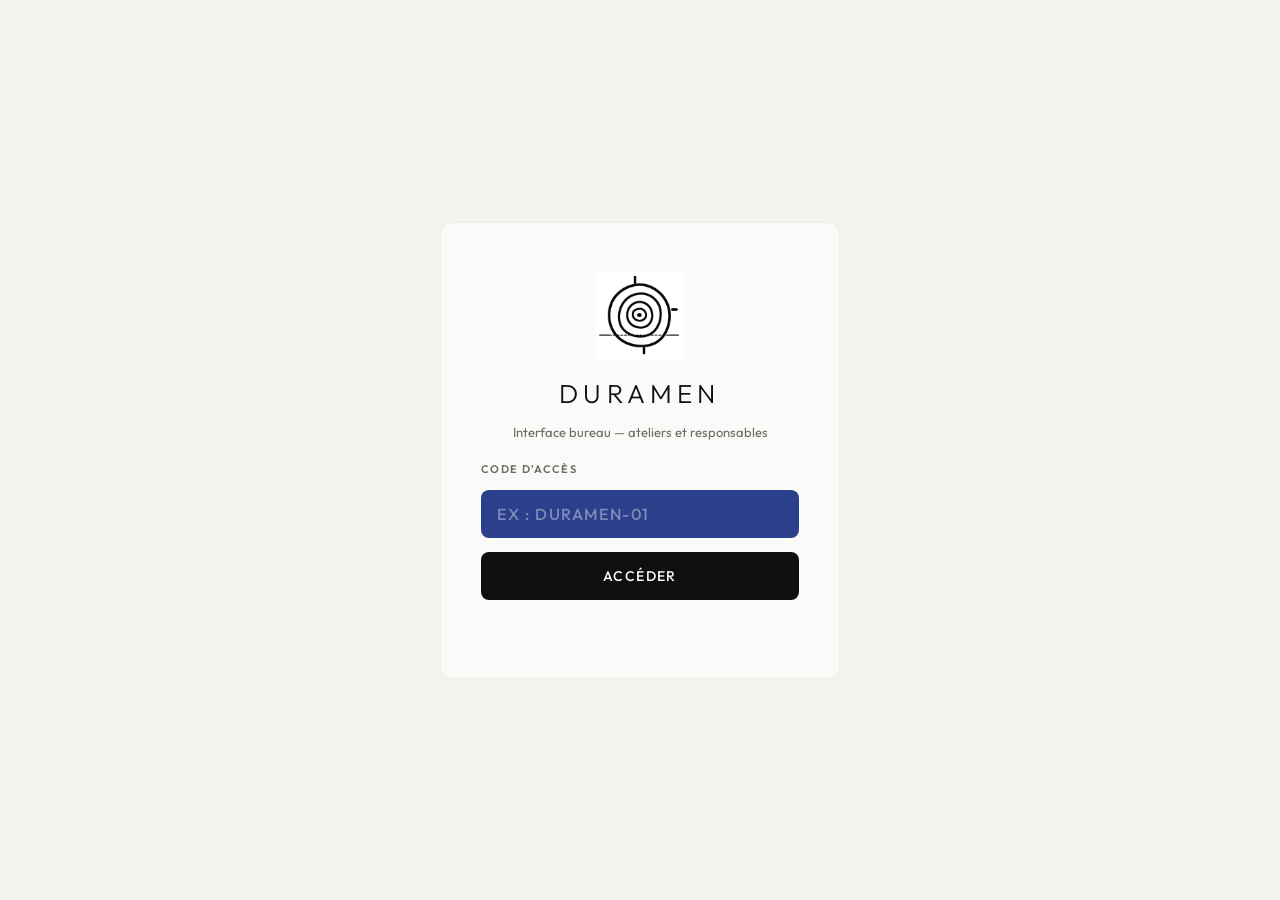
==== bureau/index.html @ b6cb0120 "feat(bureau): suivre le bois de la campagne de sciage à la pose des objets Onglets Grumes, Campagnes" ====
<!DOCTYPE html>
<html lang="fr">
<head>
<meta charset="UTF-8">
<meta name="viewport" content="width=device-width, initial-scale=1.0">
<title>DURAMEN Bureau — Tronc Commun</title>
<link href="https://fonts.googleapis.com/css2?family=Outfit:wght@200;300;400;500;600&display=swap" rel="stylesheet">
<link rel="stylesheet" href="../theme.css">
<link rel="stylesheet" href="ui.css">
</head>
<body>

<!-- ─── CONNEXION ─── -->
<div id="b-connexion">
  <div class="b-login-card">
    <div class="b-login-logo">
      <img src="../icon-512.png" alt="DURAMEN" class="b-login-logo-img">
    </div>
    <div class="b-login-title">DURAMEN</div>
    <div class="b-login-sub">Interface bureau — ateliers et responsables</div>
    <label class="b-login-label" for="b-login-code">CODE D'ACCÈS</label>
    <input class="b-login-input" type="text" id="b-login-code"
      placeholder="ex : DURAMEN-01"
      autocomplete="off" autocorrect="off" autocapitalize="characters" spellcheck="false"
      onkeydown="if(event.key==='Enter') bTentativeConnexion()">
    <button class="b-login-btn" onclick="bTentativeConnexion()">ACCÉDER</button>
    <div class="b-login-erreur" id="b-login-erreur"></div>
  </div>
</div>

<!-- ─── APPLICATION ─── -->
<div id="b-app" class="hidden">

  <!-- EN-TÊTE : les 4 étapes du bois, de la grume à l'objet posé -->
  <header class="b-header">
    <div class="b-stat-block">
      <div class="b-stat-lbl">GRUMES EN STOCK</div>
      <div class="b-stat-val b-stat-val-blue" id="b-stat-grumes">—</div>
      <div class="b-stat-sub" id="b-stat-grumes-sub">—</div>
    </div>
    <div class="b-stat-block">
      <div class="b-stat-lbl">CAMPAGNES DE SCIAGE</div>
      <div class="b-stat-val" id="b-stat-camp">—</div>
      <div class="b-stat-sub" id="b-stat-camp-sub">—</div>
    </div>
    <div class="b-stat-block">
      <div class="b-stat-lbl">PRODUITS BOIS</div>
      <div class="b-stat-val b-stat-val-blue" id="b-stat-produits">—</div>
      <div class="b-stat-sub" id="b-stat-produits-sub">—</div>
    </div>
    <div class="b-stat-block b-stat-last">
      <div class="b-stat-lbl">PROJETS</div>
      <div class="b-stat-val" id="b-stat-projets">—</div>
      <div class="b-stat-sub" id="b-stat-projets-sub">—</div>
    </div>
    <div class="b-header-actions">
      <div class="b-commune-badge" id="b-commune-badge">—</div>
      <button class="b-deconnexion-btn" onclick="bDeconnecter()">Déconnexion</button>
    </div>
  </header>

  <!-- ONGLETS (toujours visibles) -->
  <nav class="b-tabs">
    <button class="b-tab active" id="b-tab-grumes"    onclick="bSwitchTab('grumes')">1 · Grumes</button>
    <button class="b-tab"        id="b-tab-campagnes" onclick="bSwitchTab('campagnes')">2 · Campagnes de sciage</button>
    <button class="b-tab"        id="b-tab-produits"  onclick="bSwitchTab('produits')">3 · Produits bois</button>
    <button class="b-tab"        id="b-tab-projets"   onclick="bSwitchTab('projets')">4 · Projets</button>
    <button class="b-tab"        id="b-tab-metropole" onclick="bSwitchTab('metropole')">Métropole</button>
    <button class="b-tab"        id="b-tab-export"    onclick="bSwitchTab('export')">Export tableur</button>
    <button class="b-tab b-tab-feedback" id="b-tab-feedback" onclick="bSwitchTab('feedback')">Ticket retour</button>
  </nav>

  <!-- Bandeau : données non actualisées (pas de réseau) -->
  <div class="b-bandeau hidden" id="b-bandeau-reseau">
    Pas de réseau : les données affichées datent du dernier chargement. Les enregistrements se font avec réseau.
  </div>

  <!-- CONTENU -->
  <main class="b-main">

    <!-- ══ 1 · GRUMES ══ -->
    <div class="b-panel active" id="b-panel-grumes">
      <div class="b-panel-pad">
        <div class="b-barre-titre">
          <div class="b-section-lbl">RÉPARTITION DU STOCK DE GRUMES PAR ESSENCE</div>
        </div>
        <div class="b-commune-donut-section">
          <div class="b-donut-wrap b-commune-donut-wrap">
            <svg class="b-donut-svg" viewBox="0 0 200 200" id="b-grumes-donut-svg"></svg>
          </div>
          <div class="b-commune-donut-legende" id="b-grumes-donut-legende"></div>
        </div>

        <div class="b-barre-titre">
          <div class="b-section-lbl">GRUMES EN STOCK — LES PLUS URGENTES À DÉBITER D'ABORD</div>
          <button class="b-btn b-btn-ghost" onclick="bOuvrirSortieGrume()">Sortir une grume entière (exception)</button>
        </div>
        <div class="b-table-wrap">
          <table class="b-table">
            <thead>
              <tr><th>N° grume</th><th>Essence</th><th>Dimensions</th><th>Volume</th><th>Abattage</th><th>Provenance</th><th>Débit</th><th>État</th></tr>
            </thead>
            <tbody id="b-grumes-tbody"></tbody>
          </table>
        </div>
        <p class="b-note">La saisie des grumes et leur numérotation se font sur le terrain, dans la version mobile.</p>
      </div>
    </div>

    <!-- ══ 2 · CAMPAGNES DE SCIAGE ══ -->
    <div class="b-panel" id="b-panel-campagnes">
      <div class="b-panel-pad">
        <div class="b-barre-titre">
          <div class="b-section-lbl">CAMPAGNES EN PRÉPARATION</div>
          <button class="b-btn b-btn-primary" onclick="bOuvrirPreparation()">+ Préparer une campagne de sciage</button>
        </div>
        <div id="b-camp-ouvertes"></div>

        <div class="b-barre-titre b-mt">
          <div class="b-section-lbl">CAMPAGNES CLÔTURÉES</div>
        </div>
        <div class="b-table-wrap">
          <table class="b-table">
            <thead>
              <tr><th>Campagne</th><th>Sciée le</th><th>Grumes sciées</th><th>Pièces obtenues</th><th>Volume de grumes</th><th>Volume de produits</th></tr>
            </thead>
            <tbody id="b-camp-closes-tbody"></tbody>
          </table>
        </div>
      </div>
    </div>

    <!-- ══ 3 · PRODUITS BOIS ══ -->
    <div class="b-panel" id="b-panel-produits">
      <div class="b-panel-pad">
        <div class="b-barre-titre">
          <div class="b-section-lbl">PRODUITS BOIS EN STOCK</div>
          <button class="b-btn b-btn-primary" onclick="bOuvrirSortieProduits()">Sortir des produits pour un projet</button>
        </div>
        <div class="b-table-wrap">
          <table class="b-table">
            <thead>
              <tr><th>Essence</th><th>Produit</th><th>Grume d'origine</th><th>En stock</th><th>Volume</th><th>Scié le</th><th>Séchage</th></tr>
            </thead>
            <tbody id="b-produits-tbody"></tbody>
          </table>
        </div>
        <p class="b-note">Séchage à l'air : 1 cm par an et par face. C'est une information : un produit en séchage peut être sorti.</p>
      </div>
    </div>

    <!-- ══ 4 · PROJETS : sortie → réalisation → pose ══ -->
    <div class="b-panel" id="b-panel-projets">
      <div class="b-panel-pad">
        <div class="b-barre-titre">
          <div class="b-section-lbl">PROJETS — DU BOIS SORTI À L'OBJET POSÉ</div>
          <select class="b-select-sm" id="b-projets-filtre" onchange="bAfficherProjets()">
            <option value="">Toutes les étapes</option>
            <option value="sorti">À réaliser</option>
            <option value="realise">Réalisés, à poser</option>
            <option value="pose">Posés</option>
          </select>
        </div>
        <div id="b-projets-liste"></div>
      </div>
    </div>

    <!-- ══ MÉTROPOLE ══ -->
    <div class="b-panel" id="b-panel-metropole">
      <div class="b-metro-topbar">
        <span class="b-metro-lecture">Lecture seule — le bois disponible dans les communes de la métropole</span>
        <div class="b-metro-filtres">
          <select class="b-select-sm" id="b-metro-filtre-commune" onchange="bAfficherMetropole()">
            <option value="">Toutes communes</option>
          </select>
          <select class="b-select-sm" id="b-metro-filtre-essence" onchange="bAfficherMetropole()">
            <option value="">Toutes essences</option>
          </select>
        </div>
      </div>
      <div class="b-metro-layout">
        <div class="b-metro-gauche">
          <div class="b-section-lbl">GRUMES PAR COMMUNE</div>
          <div class="b-donut-section b-metro-donut-section">
            <div class="b-donut-wrap">
              <svg class="b-donut-svg" viewBox="0 0 200 200" id="b-donut-svg"></svg>
              <div class="b-donut-center" id="b-donut-center"></div>
            </div>
            <div class="b-donut-legende" id="b-donut-legende"></div>
          </div>
        </div>
        <div class="b-metro-droite">
          <div class="b-section-lbl">BOIS DISPONIBLE</div>
          <div class="b-table-wrap">
            <table class="b-table">
              <thead>
                <tr><th>Commune</th><th>Essence</th><th>Grumes</th><th>Volume de grumes</th><th>Pièces de produits</th><th>Volume de produits</th></tr>
              </thead>
              <tbody id="b-metro-tbody"></tbody>
            </table>
          </div>
        </div>
      </div>
    </div>

    <!-- ══ EXPORT TABLEUR ══ -->
    <div class="b-panel" id="b-panel-export">
      <div class="b-breadcrumb">Choisissez les données, puis exportez. Le fichier s'ouvre dans Excel ou LibreOffice.</div>
      <div class="b-export-filtres">
        <div class="b-filtre-card">
          <div class="b-filtre-card-titre">DONNÉES</div>
          <div class="b-field">
            <label class="b-field-lbl" for="b-exp-donnees">TABLEAU À EXPORTER</label>
            <select class="b-select-filtre" id="b-exp-donnees" onchange="bMajExport()">
              <option value="grumes_stock">Grumes en stock</option>
              <option value="grumes_toutes">Toutes les grumes saisies, avec leur état</option>
              <option value="campagnes">Campagnes de sciage : demandé et réalisé</option>
              <option value="produits">Produits bois en stock</option>
              <option value="projets">Projets : sorties, réalisation, pose</option>
            </select>
          </div>
          <div class="b-field">
            <label class="b-field-lbl" for="b-exp-source">PÉRIMÈTRE</label>
            <select class="b-select-filtre" id="b-exp-source" onchange="bMajExport()">
              <option value="commune">Ma commune</option>
              <option value="metropole">Métropole (toutes les communes)</option>
            </select>
          </div>
        </div>
        <div class="b-filtre-card">
          <div class="b-filtre-card-titre">FILTRES</div>
          <div class="b-field">
            <label class="b-field-lbl" for="b-exp-essence">ESSENCE</label>
            <select class="b-select-filtre" id="b-exp-essence" onchange="bMajExport()">
              <option value="">Toutes essences</option>
            </select>
          </div>
          <div class="b-field">
            <label class="b-field-lbl" for="b-exp-annee" id="b-exp-annee-lbl">ANNÉE</label>
            <select class="b-select-filtre" id="b-exp-annee" onchange="bMajExport()">
              <option value="">Toutes années</option>
            </select>
          </div>
        </div>
      </div>
      <div class="b-export-actions">
        <span class="b-export-compte" id="b-exp-compte">—</span>
        <button class="b-btn b-btn-primary" onclick="bExporter()">↓ Exporter vers le tableur</button>
      </div>
    </div>

    <!-- ══ TICKET RETOUR ══ -->
    <div class="b-panel" id="b-panel-feedback">
      <div class="b-feedback-titre">Ticket retour — phase de test</div>
      <div class="b-feedback-card">
        <div class="b-section-lbl">TYPE DE RETOUR</div>
        <div class="b-feedback-types">
          <button class="b-feedback-type-btn" onclick="bSelFeedbackType(this,'usage-design')">Usage / Design</button>
          <button class="b-feedback-type-btn" onclick="bSelFeedbackType(this,'amelioration')">Amélioration</button>
          <button class="b-feedback-type-btn" onclick="bSelFeedbackType(this,'bug')">Bug</button>
          <button class="b-feedback-type-btn" onclick="bSelFeedbackType(this,'message-libre')">Message libre</button>
        </div>
        <div class="b-section-lbl">VOTRE MESSAGE</div>
        <textarea class="b-feedback-textarea" id="b-feedback-message" placeholder="Décrivez votre retour en détail..."></textarea>
        <div class="b-feedback-actions">
          <button class="b-feedback-btn-envoyer" onclick="bEnvoyerTicket()">Envoyer le ticket</button>
          <button class="b-feedback-btn-effacer" onclick="bEffacerTicket()">Effacer</button>
        </div>
      </div>
    </div>

  </main>

  <!-- PIED DE PAGE FIXE -->
  <footer class="b-footer">
    <span id="b-footer-gauche">—</span>
    <span id="b-footer-droite">—</span>
  </footer>

</div><!-- fin b-app -->

<!-- Les fenêtres (campagne, clôture, sortie, suivi) sont construites par app.js -->
<div id="b-modales"></div>

<div id="b-toast" class="b-toast hidden"></div>
<div id="b-loading" class="b-loading hidden"><div class="b-loading-box">Chargement...</div></div>

<script src="../core.js"></script>
<script src="app.js"></script>
</body>
</html>
---- theme.css ----
/* ═══════════════════════════════════════
   DESIGN SYSTEM — Duramen / theme.css
   Tokens de design : couleurs, typographie, espacement
   Ce fichier est la seule source de vérité pour la palette et les polices.
═══════════════════════════════════════ */
:root {
  /* ─── Fonds ─── */
  --washi:        #FAFAF9;   /* fond principal */
  --neige:        #F2F2EE;   /* fond secondaire, stats */
  --brume:        #EEEEE9;   /* séparateurs, fond cards légères */

  /* ─── Textes ─── */
  --sumi:         #0F0F0E;   /* texte principal, header, CTA */
  --cendre:       #6b6b63;   /* labels, secondaire, placeholders */
  --pierre:       #CECEC8;   /* éléments inactifs, nav off, bordures légères */

  /* ─── Accent unique ─── */
  --indigo:       #2B3F8C;   /* onglet actif, champ focus, valeur calculée, badge commune, barre stock */
  --indigo-clair: #EEF0FA;   /* fond badge indigo */

  /* ─── Statuts ─── */
  --rouge:        #c0392b;
  --orange:       #d35400;
  --vert:         #788d5d;   /* validation, enregistrement */

  /* ─── Typographie ─── */
  --font-display:         'Outfit', sans-serif;
  --font-body:            'Outfit', sans-serif;
  --font-weight-thin:     300;
  --font-weight-light:    400;
  --font-weight-regular:  500;
  --font-weight-medium:   500;
  --font-weight-semibold: 600;

  /* ─── Bordures ─── */
  --border-thin:    1px solid var(--brume);
  --border-field:   1px solid var(--pierre);
  --border-active:  1px solid var(--indigo);
  --border-filled:  1px solid var(--sumi);

  /* ─── Rayons ─── */
  --border-radius-sm:    2px;
  --border-radius-md:    4px;
  --border-radius-bar:   3px;   /* barres de progression */
  --border-radius-btn:   10px;  /* boutons icône et toggles */
  --border-radius-inner: 8px;   /* cards internes, cadre valeur calculée */
  --border-radius-card:  12px;  /* cartes et boutons mobiles */
  --border-radius-pill:  20px;  /* badge commune, chips pilule */
  --border-radius-sheet: 14px;  /* arrondis top des bottom sheets */
  --border-radius-lg:    18px;  /* cadre téléphone uniquement */

  /* ─── Couleurs composées ─── */
  --indigo-border:  rgba(43, 63, 140, 0.2);    /* séparateur indigo léger */
  --indigo-sombre:  #1f2e6a;                    /* hover bouton indigo */
  --overlay-light:  rgba(15, 15, 14, 0.4);     /* fond overlay bottom sheets */
  --overlay:        rgba(15, 15, 14, 0.5);     /* fond overlay chargement */
  --overlay-dark:   rgba(15, 15, 14, 0.6);     /* fond overlay modales */
  --blanc-semi:     rgba(255, 255, 255, 0.65); /* labels sur fond sombre */
  --blanc-alpha:    rgba(255, 255, 255, 0.12); /* icône sur bouton sumi */
  --rouge-rgb:      192, 57, 43;               /* pour dégradés rouge semi-transparent */

  /* ─── Couleurs d'essences (pastilles) ─── */
  --ec-chene-rouge:  #8c3b2a;   /* brique sombre */
  --ec-chene-marais: #6e7a2f;   /* olive */
  --ec-cedre:        #5b7f86;   /* bleu-vert du cèdre */

  /* ─── Impression (feuille de débit) ─── */
  --print-encre:   #000000;     /* texte et bordures imprimés */
  --print-papier:  #FFFFFF;     /* fond papier */
}
---- bureau/ui.css ----
/* ═══════════════════════════════════════
   DURAMEN Bureau — ui.css
   Styles desktop. Préfixe b-. Tokens : ../theme.css
═══════════════════════════════════════ */

*, *::before, *::after { box-sizing: border-box; margin: 0; padding: 0; }

body {
  font-family: var(--font-body);
  background: var(--neige);
  color: var(--sumi);
  min-height: 100vh;
  display: flex;
  flex-direction: column;
}

.hidden { display: none !important; }

/* ── Connexion ─────────────────────────────────────────────────────────── */
#b-connexion {
  min-height: 100vh;
  display: flex;
  align-items: center;
  justify-content: center;
  background: var(--neige);
}

.b-login-card {
  background: var(--washi);
  border: var(--border-thin);
  border-radius: var(--border-radius-card);
  padding: 48px 40px;
  width: 400px;
  display: flex;
  flex-direction: column;
  align-items: center;
  gap: 14px;
}

.b-login-logo svg { width: 88px; height: 88px; color: var(--sumi); }
.b-login-logo-img { width: 88px; height: 88px; object-fit: contain; }

.b-login-title {
  font-size: 26px;
  font-weight: var(--font-weight-thin);
  letter-spacing: 0.2em;
  text-transform: uppercase;
}

.b-login-sub { font-size: 13px; color: var(--cendre); text-align: center; }

.b-login-label {
  align-self: flex-start;
  font-size: 11px;
  font-weight: var(--font-weight-semibold);
  letter-spacing: 0.12em;
  color: var(--cendre);
  margin-top: 8px;
}

.b-login-input {
  width: 100%;
  padding: 14px 16px;
  background: var(--indigo);
  color: var(--washi);
  border: none;
  border-radius: var(--border-radius-inner);
  font-family: var(--font-body);
  font-size: 16px;
  font-weight: var(--font-weight-medium);
  letter-spacing: 0.1em;
  text-transform: uppercase;
}
.b-login-input::placeholder { color: rgba(255,255,255,0.4); }
.b-login-input:focus { outline: none; }

.b-login-btn {
  width: 100%;
  padding: 15px;
  background: var(--sumi);
  color: var(--washi);
  border: none;
  border-radius: var(--border-radius-inner);
  font-family: var(--font-body);
  font-size: 14px;
  font-weight: var(--font-weight-medium);
  letter-spacing: 0.1em;
  cursor: pointer;
}
.b-login-btn:hover { opacity: 0.85; }

.b-login-erreur { font-size: 13px; color: var(--rouge); min-height: 16px; text-align: center; }

/* ── App shell ──────────────────────────────────────────────────────────── */
#b-app {
  display: flex;
  flex-direction: column;
  min-height: 100vh;
}

/* ── Header ─────────────────────────────────────────────────────────────── */
.b-header {
  background: var(--washi);
  border-bottom: var(--border-thin);
  display: flex;
  align-items: stretch;
  /* Pas sticky : les onglets prennent le relais */
}

.b-stat-block {
  flex: 1;
  padding: 14px 24px;
  border-right: var(--border-thin);
  display: flex;
  flex-direction: column;
  gap: 3px;
}
.b-stat-last { border-right: none; }

.b-stat-lbl {
  font-size: 10px;
  font-weight: var(--font-weight-semibold);
  letter-spacing: 0.1em;
  color: var(--cendre);
  text-transform: uppercase;
}

.b-stat-val {
  font-size: 28px;
  font-weight: var(--font-weight-thin);
  letter-spacing: -0.01em;
  line-height: 1;
  color: var(--sumi);
}
.b-stat-val-blue { color: var(--indigo); }

.b-stat-sub { font-size: 12px; color: var(--cendre); }

.b-deconnexion-btn {
  flex-shrink: 0;
  align-self: center;
  margin: 0 20px;
  background: none;
  border: 1px solid var(--pierre);
  border-radius: var(--border-radius-md);
  color: var(--cendre);
  font-family: var(--font-body);
  font-size: 12px;
  padding: 6px 14px;
  cursor: pointer;
  white-space: nowrap;
}
.b-deconnexion-btn:hover { border-color: var(--sumi); color: var(--sumi); }

/* ── Tabs (sticky — toujours visibles) ──────────────────────────────────── */
.b-tabs {
  display: flex;
  background: var(--indigo);
  border-bottom: none;
  position: sticky;
  top: 0;
  z-index: 99;
}

.b-tab {
  background: transparent;
  border: none;
  border-right: 1px solid rgba(255,255,255,0.15);
  font-family: var(--font-body);
  font-size: 13px;
  font-weight: var(--font-weight-medium);
  color: rgba(255,255,255,0.65);
  padding: 12px 22px;
  cursor: pointer;
  transition: all 0.12s;
  white-space: nowrap;
  opacity: 1;
}
.b-tab:hover { background: rgba(255,255,255,0.1); color: var(--washi); }
.b-tab.active {
  background: var(--washi);
  color: var(--indigo);
  font-weight: var(--font-weight-semibold);
  opacity: 1;
  border-bottom: none;
  box-shadow: none;
}

.b-tab-feedback {
  margin-left: auto;
  border-left: 1px solid rgba(255,255,255,0.15);
  border-right: none;
  background: transparent;
  color: #f0a565;
}
.b-tab-feedback:hover { background: rgba(255,255,255,0.1); }
.b-tab-feedback.active {
  background: var(--washi);
  color: var(--orange);
  font-weight: var(--font-weight-medium);
}

/* ── Main ────────────────────────────────────────────────────────────────── */
.b-main { flex: 1; overflow: auto; padding-bottom: 44px; }

.b-panel { display: none; }
.b-panel.active { display: block; }

/* ── Communs ─────────────────────────────────────────────────────────────── */
.b-section-lbl {
  font-size: 11px;
  font-weight: var(--font-weight-semibold);
  letter-spacing: 0.1em;
  color: var(--cendre);
  text-transform: uppercase;
  margin-bottom: 10px;
}

.b-table-wrap {
  border: var(--border-thin);
  border-radius: var(--border-radius-inner);
  overflow: hidden;
  background: var(--washi);
}

.b-table {
  width: 100%;
  border-collapse: collapse;
  font-size: 13px;
}
.b-table th {
  background: var(--neige);
  text-align: left;
  padding: 10px 14px;
  font-size: 11px;
  font-weight: var(--font-weight-semibold);
  letter-spacing: 0.06em;
  color: var(--cendre);
  border-bottom: var(--border-thin);
  white-space: nowrap;
}
.b-table td { padding: 10px 14px; border-bottom: var(--border-thin); vertical-align: middle; }
.b-table tbody tr:last-child td { border-bottom: none; }
.b-table tbody tr:nth-child(even) { background: var(--brume); }
.b-table tbody tr:nth-child(odd) { background: var(--washi); }
.b-table tbody tr:hover { background: var(--indigo-clair); }

.b-tr-total td {
  background: var(--neige);
  font-weight: var(--font-weight-medium);
  border-top: var(--border-thin);
}
.b-tr-moi td { background: var(--indigo-clair); }
.b-tr-moi td:first-child { border-left: 3px solid var(--indigo); }

.b-vol { color: var(--indigo); font-weight: var(--font-weight-medium); }
.b-essence-nom { font-weight: var(--font-weight-medium); }
.b-provenance { color: var(--cendre); }

.b-breadcrumb {
  display: flex;
  align-items: center;
  gap: 10px;
  padding: 8px 24px;
  background: var(--neige);
  border-bottom: var(--border-thin);
  font-size: 12px;
  color: var(--cendre);
}

.b-field { display: flex; flex-direction: column; gap: 6px; }

.b-field-lbl {
  font-size: 10px;
  font-weight: var(--font-weight-semibold);
  letter-spacing: 0.1em;
  color: var(--cendre);
}

/* ── Onglet MÉTROPOLE ────────────────────────────────────────────────────── */
.b-metro-topbar {
  display: flex;
  align-items: center;
  justify-content: space-between;
  padding: 10px 24px;
  background: var(--washi);
  border-bottom: var(--border-thin);
}

.b-metro-lecture { font-size: 13px; font-style: italic; color: var(--cendre); }

.b-metro-filtres { display: flex; gap: 10px; }

.b-select-sm {
  padding: 8px 30px 8px 12px;
  font-family: var(--font-body);
  font-size: 13px;
  font-weight: var(--font-weight-medium);
  background: var(--sumi);
  color: var(--washi);
  border: none;
  border-radius: var(--border-radius-inner);
  cursor: pointer;
  appearance: none;
  background-image: url("data:image/svg+xml,%3Csvg xmlns='http://www.w3.org/2000/svg' width='10' height='6' viewBox='0 0 10 6'%3E%3Cpath d='M1 1l4 4 4-4' stroke='%23fff' stroke-width='1.5' fill='none' stroke-linecap='round'/%3E%3C/svg%3E");
  background-repeat: no-repeat;
  background-position: right 10px center;
}
.b-select-sm:focus { outline: none; }

.b-metro-layout {
  display: grid;
  grid-template-columns: 280px 1fr;
  gap: 24px;
  padding: 24px;
  align-items: start;
}

/* Donut chart */
.b-donut-section { display: flex; align-items: center; gap: 36px; margin-top: 16px; }

.b-donut-wrap {
  position: relative;
  flex-shrink: 0;
  width: 200px;
  height: 200px;
}
.b-donut-svg { width: 200px; height: 200px; transform: rotate(-90deg); }
.b-donut-center {
  position: absolute;
  inset: 0;
  display: flex;
  flex-direction: column;
  align-items: center;
  justify-content: center;
  text-align: center;
}
.b-donut-center-val { font-size: 26px; font-weight: var(--font-weight-thin); color: var(--sumi); }
.b-donut-center-lbl { font-size: 11px; color: var(--cendre); }

.b-donut-legende { flex: 1; display: flex; flex-direction: column; gap: 10px; }
.b-donut-legende-item { display: flex; align-items: center; gap: 8px; font-size: 13px; }
.b-donut-legende-dot { width: 10px; height: 10px; border-radius: 50%; flex-shrink: 0; }
.b-donut-legende-pct { font-weight: var(--font-weight-semibold); color: var(--sumi); opacity: 0.6; font-size: 12px; }

.b-export-filtres {
  display: grid;
  grid-template-columns: 1fr 1fr;
  gap: 16px;
  padding: 24px;
  max-width: 720px;
  margin: 0 auto;
}

.b-filtre-card {
  background: var(--neige);
  border: var(--border-thin);
  border-radius: var(--border-radius-inner);
  padding: 20px;
  display: flex;
  flex-direction: column;
  gap: 16px;
}

.b-filtre-card-titre {
  font-size: 11px;
  font-weight: var(--font-weight-semibold);
  letter-spacing: 0.1em;
  color: var(--sumi);
}

.b-select-filtre {
  width: 100%;
  padding: 11px 36px 11px 14px;
  font-family: var(--font-body);
  font-size: 14px;
  background: var(--washi);
  color: var(--sumi);
  border: var(--border-thin);
  border-radius: var(--border-radius-inner);
  cursor: pointer;
  appearance: none;
  background-image: url("data:image/svg+xml,%3Csvg xmlns='http://www.w3.org/2000/svg' width='10' height='6' viewBox='0 0 10 6'%3E%3Cpath d='M1 1l4 4 4-4' stroke='%23666' stroke-width='1.5' fill='none' stroke-linecap='round'/%3E%3C/svg%3E");
  background-repeat: no-repeat;
  background-position: right 12px center;
}
.b-select-filtre:focus { outline: none; border-color: var(--indigo); }

/* ── Onglet TICKET RETOUR ────────────────────────────────────────────────── */
.b-feedback-titre {
  font-size: 18px;
  font-weight: var(--font-weight-medium);
  padding: 24px 24px 0;
  color: var(--sumi);
}

.b-feedback-card {
  margin: 20px 24px;
  max-width: 620px;
  background: var(--neige);
  border-radius: var(--border-radius-card);
  padding: 24px;
  display: flex;
  flex-direction: column;
  gap: 14px;
}

.b-feedback-types {
  display: grid;
  grid-template-columns: 1fr 1fr;
  gap: 10px;
}

.b-feedback-type-btn {
  background: var(--washi);
  border: 1px solid var(--pierre);
  border-radius: var(--border-radius-card);
  font-family: var(--font-body);
  font-size: 14px;
  color: var(--sumi);
  padding: 16px;
  cursor: pointer;
  transition: all 0.12s;
}
.b-feedback-type-btn:hover { border-color: var(--orange); }
.b-feedback-type-btn.active { border-color: var(--orange); color: var(--orange); font-weight: var(--font-weight-medium); }

.b-feedback-textarea {
  width: 100%;
  min-height: 160px;
  background: var(--sumi);
  color: var(--washi);
  border: none;
  border-radius: var(--border-radius-inner);
  font-family: var(--font-body);
  font-size: 14px;
  padding: 16px;
  resize: vertical;
}
.b-feedback-textarea::placeholder { color: var(--pierre); }
.b-feedback-textarea:focus { outline: none; }

.b-feedback-actions { display: flex; gap: 12px; }

.b-feedback-btn-envoyer {
  flex: 1;
  padding: 15px;
  background: var(--orange);
  color: var(--washi);
  border: none;
  border-radius: var(--border-radius-inner);
  font-family: var(--font-body);
  font-size: 14px;
  font-weight: var(--font-weight-medium);
  cursor: pointer;
}
.b-feedback-btn-envoyer:hover { opacity: 0.9; }

.b-feedback-btn-effacer {
  padding: 15px 24px;
  background: none;
  border: 1px solid var(--pierre);
  border-radius: var(--border-radius-inner);
  font-family: var(--font-body);
  font-size: 14px;
  color: var(--sumi);
  cursor: pointer;
}
.b-feedback-btn-effacer:hover { background: var(--brume); }

.b-grume-row {
  display: flex;
  align-items: center;
  gap: 14px;
  padding: 12px 22px;
  border-bottom: var(--border-thin);
  cursor: pointer;
  transition: background 0.1s;
}
.b-grume-row:hover { background: var(--neige); }
.b-grume-row:last-child { border-bottom: none; }

.b-grume-check {
  width: 18px;
  height: 18px;
  border: 1.5px solid var(--pierre);
  border-radius: 4px;
  flex-shrink: 0;
  display: flex;
  align-items: center;
  justify-content: center;
  transition: all 0.12s;
}
.b-grume-row.checked .b-grume-check {
  background: var(--indigo);
  border-color: var(--indigo);
}
.b-grume-row.checked .b-grume-check::after {
  content: '✓';
  color: var(--washi);
  font-size: 12px;
  font-weight: 700;
}

.b-grume-info {
  flex: 1;
  font-size: 13px;
  color: var(--sumi);
  line-height: 1.4;
}
.b-grume-info .b-grume-metrics {
  display: block;
  font-size: 11px;
  color: var(--cendre);
  font-weight: var(--font-weight-regular);
  margin-top: 1px;
}
.b-grume-vol {
  font-size: 13px;
  font-weight: var(--font-weight-semibold);
  color: var(--indigo);
  white-space: nowrap;
}

/* ── Donut commune ───────────────────────────────────────────────────────── */
.b-commune-donut-section {
  display: flex;
  align-items: flex-start;
  gap: 28px;
  margin-bottom: 24px;
}
.b-commune-donut-wrap {
  width: 220px;
  height: 220px;
}
.b-commune-donut-wrap .b-donut-svg {
  width: 220px;
  height: 220px;
  transform: none;
}
.b-commune-donut-legende {
  flex: 1;
  display: flex;
  flex-direction: column;
  gap: 8px;
  padding-top: 8px;
}
.b-commune-donut-item {
  display: flex;
  align-items: center;
  gap: 8px;
  font-size: 13px;
}
.b-commune-donut-dot {
  width: 10px;
  height: 10px;
  border-radius: 50%;
  flex-shrink: 0;
}
.b-donut-pct {
  color: var(--indigo);
  font-weight: var(--font-weight-semibold);
  font-size: 12px;
}

/* ── Donut métropole (colonne gauche, vertical) ──────────────────────────── */
.b-metro-donut-section {
  flex-direction: column;
  align-items: center;
  gap: 16px;
  margin-top: 16px;
}
.b-metro-donut-section .b-donut-legende {
  width: 100%;
}

.b-modal-fermer {
  background: none;
  border: none;
  cursor: pointer;
  font-size: 18px;
  color: var(--cendre);
  padding: 4px 6px;
  line-height: 1;
}
.b-modal-fermer:hover { color: var(--sumi); }

/* ── Footer fixe ─────────────────────────────────────────────────────────── */
.b-footer {
  position: fixed;
  bottom: 0;
  left: 0;
  right: 0;
  display: flex;
  justify-content: space-between;
  align-items: center;
  padding: 8px 24px;
  background: var(--neige);
  border-top: var(--border-thin);
  font-size: 12px;
  color: var(--cendre);
  z-index: 50;
}

/* ── Toast & Loading ─────────────────────────────────────────────────────── */
.b-toast {
  position: fixed;
  bottom: 60px;
  left: 50%;
  transform: translateX(-50%);
  background: var(--sumi);
  color: var(--washi);
  padding: 12px 22px;
  border-radius: var(--border-radius-pill);
  font-size: 13px;
  z-index: 999;
  max-width: min(720px, 90vw);
  text-align: center;
  line-height: 1.4;
}
.b-toast-erreur { background: var(--rouge); }

.b-loading {
  position: fixed;
  inset: 0;
  background: var(--overlay);
  display: flex;
  align-items: center;
  justify-content: center;
  z-index: 1000;
}
.b-loading-box {
  background: var(--washi);
  padding: 18px 32px;
  border-radius: var(--border-radius-inner);
  font-size: 14px;
}

.b-donut-vide { font-size: 13px; color: var(--cendre); }

/* ═══════════════════════════════════════
   Version bureau du 13 nov. 2026 :
   grumes → campagnes de sciage → produits bois → projets
═══════════════════════════════════════ */

/* Dégradé d'indigo des graphiques (parts et légendes) */
:root {
  --b-teinte-0: #1a2f6a; --b-teinte-1: #2B3F8C; --b-teinte-2: #3d55a8; --b-teinte-3: #5570c0;
  --b-teinte-4: #7088d4; --b-teinte-5: #8da0e0; --b-teinte-6: #aab8ec; --b-teinte-7: #c4d0f4;
}
.b-teinte-0 { fill: var(--b-teinte-0); background: var(--b-teinte-0); }
.b-teinte-1 { fill: var(--b-teinte-1); background: var(--b-teinte-1); }
.b-teinte-2 { fill: var(--b-teinte-2); background: var(--b-teinte-2); }
.b-teinte-3 { fill: var(--b-teinte-3); background: var(--b-teinte-3); }
.b-teinte-4 { fill: var(--b-teinte-4); background: var(--b-teinte-4); }
.b-teinte-5 { fill: var(--b-teinte-5); background: var(--b-teinte-5); }
.b-teinte-6 { fill: var(--b-teinte-6); background: var(--b-teinte-6); }
.b-teinte-7 { fill: var(--b-teinte-7); background: var(--b-teinte-7); }
.b-anneau { fill: none; stroke-width: 24; }
.b-anneau-fond { stroke: var(--brume); }
.b-trait-0 { stroke: var(--b-teinte-0); } .b-trait-1 { stroke: var(--b-teinte-1); }
.b-trait-2 { stroke: var(--b-teinte-2); } .b-trait-3 { stroke: var(--b-teinte-3); }
.b-trait-4 { stroke: var(--b-teinte-4); } .b-trait-5 { stroke: var(--b-teinte-5); }
.b-trait-6 { stroke: var(--b-teinte-6); } .b-trait-7 { stroke: var(--b-teinte-7); }
.b-donut-txt {
  fill: var(--washi);
  font-family: var(--font-body);
  font-size: 11px;
  font-weight: var(--font-weight-semibold);
  text-anchor: middle;
  dominant-baseline: middle;
}

/* ── En-tête : commune et déconnexion ───────────────────────────────────── */
.b-header-actions {
  display: flex;
  flex-direction: column;
  align-items: flex-end;
  justify-content: center;
  gap: 8px;
  padding: 0 20px;
}
.b-header-actions .b-deconnexion-btn { margin: 0; align-self: flex-end; }
.b-commune-badge {
  background: var(--indigo);
  color: var(--washi);
  border-radius: var(--border-radius-pill);
  padding: 4px 14px;
  font-size: 12px;
  font-weight: var(--font-weight-medium);
  white-space: nowrap;
}

.b-bandeau {
  background: var(--orange);
  color: var(--sumi);
  font-size: 13px;
  font-weight: var(--font-weight-medium);
  padding: 8px 24px;
}

/* ── Mise en page des onglets ───────────────────────────────────────────── */
.b-panel-pad { padding: 24px; max-width: 1280px; margin: 0 auto; }
.b-barre-titre {
  display: flex;
  align-items: center;
  justify-content: space-between;
  gap: 16px;
  margin-bottom: 10px;
}
.b-barre-titre .b-section-lbl { margin-bottom: 0; }
.b-mt { margin-top: 28px; }
.b-note { font-size: 12px; color: var(--cendre); margin-top: 10px; line-height: 1.5; }
.b-vide {
  background: var(--washi);
  border: var(--border-thin);
  border-radius: var(--border-radius-inner);
  padding: 22px;
  font-size: 13px;
  color: var(--cendre);
  text-align: center;
}
.b-table td.b-td-vide { text-align: center; color: var(--cendre); padding: 22px; }
.b-liste-cochable .b-td-vide { text-align: center; color: var(--cendre); padding: 22px; font-size: 13px; }

/* ── Boutons ────────────────────────────────────────────────────────────── */
.b-btn {
  min-height: 44px;
  padding: 10px 20px;
  border-radius: var(--border-radius-inner);
  font-family: var(--font-body);
  font-size: 13px;
  font-weight: var(--font-weight-medium);
  cursor: pointer;
  white-space: nowrap;
  border: 1px solid transparent;
}
.b-btn-primary { background: var(--sumi); color: var(--washi); border-color: var(--sumi); }
.b-btn-primary:hover { opacity: 0.85; }
.b-btn-ghost { background: var(--washi); color: var(--sumi); border-color: var(--pierre); }
.b-btn-ghost:hover { border-color: var(--sumi); }
.b-btn-danger { background: var(--washi); color: var(--rouge); border-color: var(--rouge); }
.b-btn-danger:hover { background: var(--rouge); color: var(--washi); }
.b-btn-petit { min-height: 36px; padding: 6px 12px; font-size: 12px; }
.b-btn:focus-visible, .b-input:focus-visible, .b-tab:focus-visible { outline: 2px solid var(--indigo); outline-offset: 2px; }

/* ── Badges ─────────────────────────────────────────────────────────────── */
.b-badge {
  display: inline-block;
  padding: 3px 9px;
  border-radius: var(--border-radius-pill);
  font-size: 11px;
  font-weight: var(--font-weight-medium);
  line-height: 1.4;
  white-space: nowrap;
  border: 1px solid transparent;
}
.b-badge-ok       { background: var(--indigo-clair); color: var(--indigo); border-color: var(--indigo); } /* date calculée par l'app */
.b-badge-alerte   { background: var(--orange); color: var(--sumi); border-color: var(--orange); font-weight: var(--font-weight-semibold); }
.b-badge-depasse  { background: var(--rouge); color: var(--washi); border-color: var(--rouge); font-weight: var(--font-weight-semibold); }
.b-badge-campagne { background: var(--sumi); color: var(--washi); border-color: var(--sumi); }
.b-badge-neutre   { background: var(--neige); color: var(--sumi); border-color: var(--pierre); }
.b-badge-sechage  { background: var(--washi); color: var(--sumi); border: 1px dashed var(--sumi); }
.b-badge-sec      { background: var(--vert); color: var(--sumi); border-color: var(--vert); font-weight: var(--font-weight-semibold); }

/* ── Cartes (campagne, projet) ──────────────────────────────────────────── */
.b-carte {
  background: var(--washi);
  border: var(--border-thin);
  border-radius: var(--border-radius-card);
  padding: 18px 20px;
  margin-bottom: 16px;
}
.b-carte-tete {
  display: flex;
  align-items: flex-start;
  justify-content: space-between;
  gap: 16px;
  margin-bottom: 14px;
}
.b-carte-titre { font-size: 17px; font-weight: var(--font-weight-medium); }
.b-carte-meta { font-size: 13px; color: var(--cendre); margin-top: 3px; }
.b-carte-actions { display: flex; gap: 8px; flex-shrink: 0; flex-wrap: wrap; justify-content: flex-end; }

/* ── Les 3 étapes d'un projet ───────────────────────────────────────────── */
.b-etapes {
  display: grid;
  grid-template-columns: repeat(3, 1fr);
  gap: 12px;
  background: var(--neige);
  border-radius: var(--border-radius-inner);
  padding: 14px 16px;
}
.b-etape { display: flex; gap: 10px; align-items: flex-start; color: var(--cendre); }
.b-etape-point {
  width: 14px;
  height: 14px;
  margin-top: 3px;
  border-radius: 50%;
  border: 2px solid var(--pierre);
  background: var(--washi);
  flex-shrink: 0;
}
.b-etape-nom { font-size: 11px; font-weight: var(--font-weight-semibold); letter-spacing: 0.08em; text-transform: uppercase; }
.b-etape-detail { font-size: 13px; margin-top: 2px; }
.b-etape-faite { color: var(--sumi); }
.b-etape-faite .b-etape-point { background: var(--vert); border-color: var(--vert); }
.b-projet-contenu { list-style: none; margin-top: 12px; font-size: 13px; color: var(--sumi); }
.b-projet-contenu li { padding: 4px 0; border-bottom: var(--border-thin); }
.b-projet-contenu li:last-child { border-bottom: none; }

/* ── Fenêtres de saisie ─────────────────────────────────────────────────── */
.b-modale-fond {
  position: fixed;
  inset: 0;
  background: var(--overlay-dark);
  display: flex;
  align-items: center;
  justify-content: center;
  z-index: 400;
  padding: 20px;
}
.b-modale {
  background: var(--washi);
  border-radius: var(--border-radius-card);
  width: 600px;
  max-width: 100%;
  max-height: 92vh;
  display: flex;
  flex-direction: column;
  overflow: hidden;
}
.b-modale-large { width: 1040px; }
.b-modale-tete { padding: 20px 24px 14px; border-bottom: var(--border-thin); flex-shrink: 0; }
.b-modale-tete-haut { display: flex; justify-content: space-between; align-items: center; gap: 12px; }
.b-modale-titre { font-size: 18px; font-weight: var(--font-weight-medium); }
.b-modale-sous { font-size: 13px; color: var(--cendre); margin-top: 6px; line-height: 1.5; }
.b-modale-corps { flex: 1; overflow-y: auto; padding: 20px 24px; display: flex; flex-direction: column; gap: 14px; }
.b-modale-pied {
  display: flex;
  align-items: center;
  justify-content: flex-end;
  gap: 10px;
  padding: 14px 24px;
  border-top: var(--border-thin);
  flex-shrink: 0;
  background: var(--neige);
}
.b-synthese { margin-right: auto; font-size: 13px; font-weight: var(--font-weight-medium); color: var(--indigo); } /* valeur calculée */
.b-modal-fermer { min-width: 44px; min-height: 44px; }

.b-champ { display: flex; flex-direction: column; gap: 6px; }
.b-champ-court { max-width: 240px; }
.b-champ-lbl {
  font-size: 10px;
  font-weight: var(--font-weight-semibold);
  letter-spacing: 0.1em;
  color: var(--cendre);
  text-transform: uppercase;
}
.b-input {
  min-height: 44px;
  padding: 9px 12px;
  background: var(--washi);
  color: var(--sumi);
  border: var(--border-field);
  border-radius: var(--border-radius-inner);
  font-family: var(--font-body);
  font-size: 14px;
  width: 100%;
}
.b-input:focus { outline: none; border-color: var(--indigo); }
.b-input::placeholder { color: var(--cendre); }

.b-liste-cochable {
  max-height: 280px;
  overflow-y: auto;
  border: var(--border-thin);
  border-radius: var(--border-radius-inner);
}
.b-qte { display: flex; gap: 8px; align-items: center; }
.b-qte .b-input { width: 96px; }

/* Préparation et clôture d'une campagne */
.b-prep-grume {
  border: var(--border-thin);
  border-radius: var(--border-radius-inner);
  padding: 12px 16px;
  background: var(--washi);
}
.b-prep-tete { display: flex; align-items: center; gap: 12px; flex-wrap: wrap; cursor: pointer; min-height: 32px; }
.b-prep-tete input, .b-coche input { width: 20px; height: 20px; accent-color: var(--indigo); flex-shrink: 0; }
.b-prep-nom { font-size: 14px; font-weight: var(--font-weight-semibold); }
.b-prep-meta { font-size: 13px; color: var(--cendre); margin-right: auto; }
.b-prep-choix { margin-top: 12px; padding-top: 12px; border-top: var(--border-thin); display: flex; flex-direction: column; gap: 10px; }
.b-coche { display: flex; align-items: center; gap: 10px; font-size: 13px; font-weight: var(--font-weight-medium); cursor: pointer; }
.b-debit-ligne { display: flex; align-items: flex-end; gap: 12px; flex-wrap: wrap; }
.b-debit-ligne .b-champ { width: 150px; }
.b-debit-estimation {
  min-height: 44px;
  display: flex;
  align-items: center;
  font-size: 13px;
  font-weight: var(--font-weight-medium);
  color: var(--indigo);            /* valeur calculée par l'app */
  margin-right: auto;
}
.b-debit-liste { display: flex; flex-direction: column; gap: 10px; }
.b-debit-bas { display: flex; align-items: center; gap: 16px; flex-wrap: wrap; }
.b-debit-diametre { font-size: 12px; color: var(--cendre); }
.b-debit-depasse { color: var(--rouge); font-weight: var(--font-weight-semibold); }

/* Export */
.b-export-actions { align-items: center; }
.b-export-compte { font-size: 13px; color: var(--indigo); font-weight: var(--font-weight-medium); }
.b-select-filtre:disabled { color: var(--cendre); cursor: default; background-color: var(--neige); }

/* ── Feuille de débit ───────────────────────────────────────────────────── */
.b-feuille h2 { font-size: 18px; font-weight: var(--font-weight-medium); margin-bottom: 6px; }
.b-feuille > p { font-size: 13px; margin-bottom: 14px; }
.b-feuille-table { width: 100%; border-collapse: collapse; font-size: 13px; line-height: 1.4; }
.b-feuille-table th, .b-feuille-table td {
  border: 1px solid var(--pierre);
  padding: 8px;
  text-align: left;
  vertical-align: top;
}
.b-feuille-table th {
  background: var(--neige);
  font-size: 11px;
  font-weight: var(--font-weight-semibold);
  letter-spacing: 0.08em;
  text-transform: uppercase;
  white-space: nowrap;
}
.b-feuille > p.b-feuille-pied { white-space: pre-wrap; margin: 18px 0 0; }

/* Feuille imprimée (A4, noir sur blanc) : seule la feuille sort */
.b-impression { display: none; }
@media print {
  @page { size: A4 portrait; margin: 14mm; }
  body.b-mode-impression { background: var(--print-papier); display: block; min-height: 0; }
  body.b-mode-impression > *:not(.b-impression) { display: none !important; }
  .b-impression {
    display: block;
    font-size: 11pt;
    color: var(--print-encre);
    background: var(--print-papier);
  }
  .b-impression h2 { font-size: 16pt; font-weight: var(--font-weight-semibold); margin: 0 0 4pt; }
  .b-impression > p { font-size: 11pt; margin: 0 0 10pt; }
  .b-impression .b-feuille-table { table-layout: fixed; font-size: 10pt; }
  /* Largeurs fixes : N°, Essence, Long., Diam., Demandé, Réalisé */
  .b-impression .b-feuille-table th:nth-child(1) { width: 14%; }
  .b-impression .b-feuille-table th:nth-child(2) { width: 15%; }
  .b-impression .b-feuille-table th:nth-child(3) { width: 9%; }
  .b-impression .b-feuille-table th:nth-child(4) { width: 9%; }
  .b-impression .b-feuille-table th:nth-child(5) { width: 25%; }
  .b-impression .b-feuille-table th:nth-child(6) { width: 28%; }
  .b-impression .b-feuille-table th, .b-impression .b-feuille-table td {
    border: 1px solid var(--print-encre);
    padding: 6pt 5pt;
    color: var(--print-encre);
    background: var(--print-papier);
    white-space: normal;
  }
  .b-impression .b-feuille-table td { height: 26pt; }
  .b-impression thead { display: table-header-group; }
  .b-impression tr { page-break-inside: avoid; break-inside: avoid; }
  .b-impression > p.b-feuille-pied { margin-top: 24pt; }
}

/* ── Écran étroit (< 900 px) ────────────────────────────────────────────── */
@media (max-width: 900px) {
  .b-header { flex-wrap: wrap; }
  .b-stat-block { flex: 1 1 45%; }
  .b-header-actions { flex-direction: row; align-items: center; justify-content: space-between; width: 100%; padding: 8px 20px; border-top: var(--border-thin); }
  .b-tabs { overflow-x: auto; }
  .b-panel-pad { padding: 16px; }
  .b-barre-titre, .b-carte-tete { flex-direction: column; align-items: stretch; }
  .b-table-wrap { overflow-x: auto; }
  .b-metro-layout { grid-template-columns: 1fr; }
  .b-export-filtres { grid-template-columns: 1fr; }
  .b-etapes { grid-template-columns: 1fr; }
}
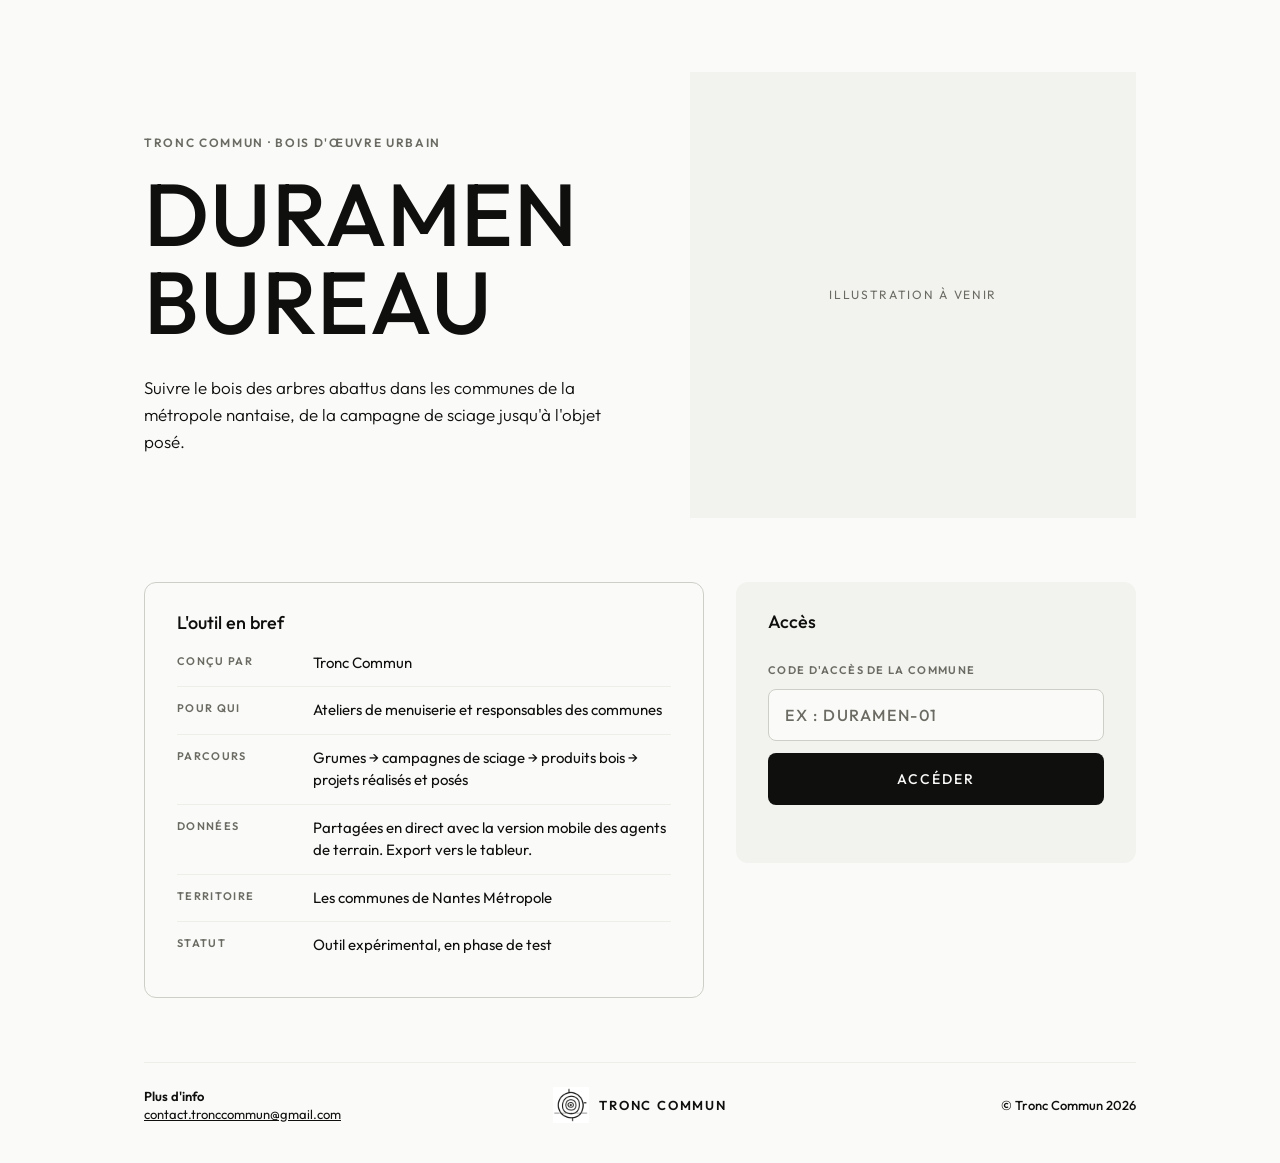
==== commit 2bbd49f2: "style(bureau): page d'accueil en fiche de présentation et navigation latérale Accueil inspiré d'une " ====
--- a/bureau/index.html
+++ b/bureau/index.html
@@ -10,65 +10,122 @@
 </head>
 <body>
 
-<!-- ─── CONNEXION ─── -->
+<!-- ─── CONNEXION : fiche de présentation ─── -->
 <div id="b-connexion">
-  <div class="b-login-card">
-    <div class="b-login-logo">
-      <img src="../icon-512.png" alt="DURAMEN" class="b-login-logo-img">
-    </div>
-    <div class="b-login-title">DURAMEN</div>
-    <div class="b-login-sub">Interface bureau — ateliers et responsables</div>
-    <label class="b-login-label" for="b-login-code">CODE D'ACCÈS</label>
-    <input class="b-login-input" type="text" id="b-login-code"
-      placeholder="ex : DURAMEN-01"
-      autocomplete="off" autocorrect="off" autocapitalize="characters" spellcheck="false"
-      onkeydown="if(event.key==='Enter') bTentativeConnexion()">
-    <button class="b-login-btn" onclick="bTentativeConnexion()">ACCÉDER</button>
-    <div class="b-login-erreur" id="b-login-erreur"></div>
+  <div class="b-fiche">
+
+    <header class="b-fiche-haut">
+      <div class="b-fiche-titre-bloc">
+        <div class="b-fiche-surtitre">Tronc Commun · bois d'œuvre urbain</div>
+        <h1 class="b-fiche-titre">Duramen<br>Bureau</h1>
+        <p class="b-fiche-accroche">Suivre le bois des arbres abattus dans les communes de la métropole nantaise, de la campagne de sciage jusqu'à l'objet posé.</p>
+      </div>
+      <!-- Emplacement de l'illustration : remplacer le texte par
+           <img class="b-fiche-image" src="../illustration.jpg" alt="…"> -->
+      <figure class="b-fiche-illustration">
+        <span class="b-fiche-illustration-txt">Illustration à venir</span>
+      </figure>
+    </header>
+
+    <div class="b-fiche-milieu">
+      <section class="b-fiche-infos" aria-labelledby="b-fiche-infos-titre">
+        <h2 class="b-fiche-h2" id="b-fiche-infos-titre">L'outil en bref</h2>
+        <dl class="b-fiche-dl">
+          <div class="b-fiche-ligne"><dt>Conçu par</dt><dd>Tronc Commun</dd></div>
+          <div class="b-fiche-ligne"><dt>Pour qui</dt><dd>Ateliers de menuiserie et responsables des communes</dd></div>
+          <div class="b-fiche-ligne"><dt>Parcours</dt><dd>Grumes → campagnes de sciage → produits bois → projets réalisés et posés</dd></div>
+          <div class="b-fiche-ligne"><dt>Données</dt><dd>Partagées en direct avec la version mobile des agents de terrain. Export vers le tableur.</dd></div>
+          <div class="b-fiche-ligne"><dt>Territoire</dt><dd>Les communes de Nantes Métropole</dd></div>
+          <div class="b-fiche-ligne"><dt>Statut</dt><dd>Outil expérimental, en phase de test</dd></div>
+        </dl>
+      </section>
+
+      <section class="b-fiche-acces" aria-labelledby="b-fiche-acces-titre">
+        <h2 class="b-fiche-h2" id="b-fiche-acces-titre">Accès</h2>
+        <label class="b-login-label" for="b-login-code">Code d'accès de la commune</label>
+        <input class="b-login-input" type="text" id="b-login-code"
+          placeholder="ex : DURAMEN-01"
+          autocomplete="off" autocorrect="off" autocapitalize="characters" spellcheck="false"
+          onkeydown="if(event.key==='Enter') bTentativeConnexion()">
+        <button class="b-login-btn" onclick="bTentativeConnexion()">Accéder</button>
+        <div class="b-login-erreur" id="b-login-erreur"></div>
+      </section>
+    </div>
+
+    <footer class="b-fiche-pied">
+      <div class="b-fiche-pied-bloc">
+        <span class="b-fiche-pied-lbl">Plus d'info</span>
+        <a href="mailto:contact.tronccommun@gmail.com">contact.tronccommun@gmail.com</a>
+      </div>
+      <div class="b-fiche-marque">
+        <img src="../icon-192.png" alt="" class="b-fiche-logo">
+        <span>Tronc Commun</span>
+      </div>
+      <div class="b-fiche-pied-bloc b-fiche-pied-droite">© Tronc Commun 2026</div>
+    </footer>
+
   </div>
 </div>
 
 <!-- ─── APPLICATION ─── -->
 <div id="b-app" class="hidden">
 
-  <!-- EN-TÊTE : les 4 étapes du bois, de la grume à l'objet posé -->
-  <header class="b-header">
-    <div class="b-stat-block">
-      <div class="b-stat-lbl">GRUMES EN STOCK</div>
-      <div class="b-stat-val b-stat-val-blue" id="b-stat-grumes">—</div>
-      <div class="b-stat-sub" id="b-stat-grumes-sub">—</div>
-    </div>
-    <div class="b-stat-block">
-      <div class="b-stat-lbl">CAMPAGNES DE SCIAGE</div>
-      <div class="b-stat-val" id="b-stat-camp">—</div>
-      <div class="b-stat-sub" id="b-stat-camp-sub">—</div>
-    </div>
-    <div class="b-stat-block">
-      <div class="b-stat-lbl">PRODUITS BOIS</div>
-      <div class="b-stat-val b-stat-val-blue" id="b-stat-produits">—</div>
-      <div class="b-stat-sub" id="b-stat-produits-sub">—</div>
-    </div>
-    <div class="b-stat-block b-stat-last">
-      <div class="b-stat-lbl">PROJETS</div>
-      <div class="b-stat-val" id="b-stat-projets">—</div>
-      <div class="b-stat-sub" id="b-stat-projets-sub">—</div>
-    </div>
-    <div class="b-header-actions">
-      <div class="b-commune-badge" id="b-commune-badge">—</div>
-      <button class="b-deconnexion-btn" onclick="bDeconnecter()">Déconnexion</button>
-    </div>
-  </header>
-
-  <!-- ONGLETS (toujours visibles) -->
-  <nav class="b-tabs">
-    <button class="b-tab active" id="b-tab-grumes"    onclick="bSwitchTab('grumes')">1 · Grumes</button>
-    <button class="b-tab"        id="b-tab-campagnes" onclick="bSwitchTab('campagnes')">2 · Campagnes de sciage</button>
-    <button class="b-tab"        id="b-tab-produits"  onclick="bSwitchTab('produits')">3 · Produits bois</button>
-    <button class="b-tab"        id="b-tab-projets"   onclick="bSwitchTab('projets')">4 · Projets</button>
-    <button class="b-tab"        id="b-tab-metropole" onclick="bSwitchTab('metropole')">Métropole</button>
-    <button class="b-tab"        id="b-tab-export"    onclick="bSwitchTab('export')">Export tableur</button>
-    <button class="b-tab b-tab-feedback" id="b-tab-feedback" onclick="bSwitchTab('feedback')">Ticket retour</button>
-  </nav>
+  <!-- BARRE LATÉRALE : le parcours du bois, puis les données -->
+  <aside class="b-nav">
+    <div class="b-nav-marque">
+      <img src="../icon-192.png" alt="" class="b-nav-logo">
+      <div>
+        <div class="b-nav-nom">Duramen</div>
+        <div class="b-nav-sous">Bureau</div>
+      </div>
+    </div>
+    <div class="b-commune-badge" id="b-commune-badge">—</div>
+
+    <nav class="b-nav-menu" aria-label="Navigation">
+      <div class="b-nav-groupe">Parcours du bois</div>
+      <ol class="b-nav-parcours">
+        <li><button class="b-tab active" id="b-tab-grumes" onclick="bSwitchTab('grumes')"><span class="b-nav-num">1</span><span class="b-nav-txt"><span class="b-nav-lbl">Grumes</span><span class="b-nav-aide">Stock brut</span></span></button></li>
+        <li><button class="b-tab" id="b-tab-campagnes" onclick="bSwitchTab('campagnes')"><span class="b-nav-num">2</span><span class="b-nav-txt"><span class="b-nav-lbl">Campagnes de sciage</span><span class="b-nav-aide">Préparer, scier</span></span></button></li>
+        <li><button class="b-tab" id="b-tab-produits" onclick="bSwitchTab('produits')"><span class="b-nav-num">3</span><span class="b-nav-txt"><span class="b-nav-lbl">Produits bois</span><span class="b-nav-aide">Stock scié</span></span></button></li>
+        <li><button class="b-tab" id="b-tab-projets" onclick="bSwitchTab('projets')"><span class="b-nav-num">4</span><span class="b-nav-txt"><span class="b-nav-lbl">Projets</span><span class="b-nav-aide">Réalisation, pose</span></span></button></li>
+      </ol>
+      <div class="b-nav-groupe">Données</div>
+      <button class="b-tab b-nav-item" id="b-tab-metropole" onclick="bSwitchTab('metropole')"><svg class="b-nav-ico" viewBox="0 0 24 24" aria-hidden="true"><circle cx="12" cy="12" r="9"/><path d="M3 12h18M12 3c2.5 2.7 3.8 5.7 3.8 9s-1.3 6.3-3.8 9c-2.5-2.7-3.8-5.7-3.8-9S9.5 5.7 12 3z"/></svg><span>Métropole</span></button>
+      <button class="b-tab b-nav-item" id="b-tab-export" onclick="bSwitchTab('export')"><svg class="b-nav-ico" viewBox="0 0 24 24" aria-hidden="true"><path d="M12 4v11M7 10l5 5 5-5M5 20h14"/></svg><span>Export tableur</span></button>
+    </nav>
+
+    <div class="b-nav-bas">
+      <button class="b-tab b-nav-item b-tab-feedback" id="b-tab-feedback" onclick="bSwitchTab('feedback')"><svg class="b-nav-ico" viewBox="0 0 24 24" aria-hidden="true"><path d="M5 5h14v10H10l-5 4z"/></svg><span>Ticket retour</span></button>
+      <button class="b-nav-item b-deconnexion-btn" onclick="bDeconnecter()"><svg class="b-nav-ico" viewBox="0 0 24 24" aria-hidden="true"><path d="M14 4h5v16h-5M10 8l-4 4 4 4M6 12h10"/></svg><span>Déconnexion</span></button>
+      <div class="b-nav-signature">Un outil conçu par Tronc Commun</div>
+    </div>
+  </aside>
+
+  <div class="b-contenu">
+
+    <!-- CHIFFRES CLÉS : les 4 étapes du bois -->
+    <section class="b-chiffres" aria-label="Chiffres clés">
+      <div class="b-stat-block">
+        <div class="b-stat-lbl">Grumes en stock</div>
+        <div class="b-stat-val b-stat-val-blue" id="b-stat-grumes">—</div>
+        <div class="b-stat-sub" id="b-stat-grumes-sub">—</div>
+      </div>
+      <div class="b-stat-block">
+        <div class="b-stat-lbl">Campagnes de sciage</div>
+        <div class="b-stat-val" id="b-stat-camp">—</div>
+        <div class="b-stat-sub" id="b-stat-camp-sub">—</div>
+      </div>
+      <div class="b-stat-block">
+        <div class="b-stat-lbl">Produits bois</div>
+        <div class="b-stat-val b-stat-val-blue" id="b-stat-produits">—</div>
+        <div class="b-stat-sub" id="b-stat-produits-sub">—</div>
+      </div>
+      <div class="b-stat-block">
+        <div class="b-stat-lbl">Projets</div>
+        <div class="b-stat-val" id="b-stat-projets">—</div>
+        <div class="b-stat-sub" id="b-stat-projets-sub">—</div>
+      </div>
+    </section>
 
   <!-- Bandeau : données non actualisées (pas de réseau) -->
   <div class="b-bandeau hidden" id="b-bandeau-reseau">
@@ -80,6 +137,10 @@
 
     <!-- ══ 1 · GRUMES ══ -->
     <div class="b-panel active" id="b-panel-grumes">
+      <div class="b-page-tete">
+        <h1 class="b-page-titre">Grumes</h1>
+        <p class="b-page-accroche">Le stock brut de la commune. Les grumes les plus urgentes à débiter sont en haut.</p>
+      </div>
       <div class="b-panel-pad">
         <div class="b-barre-titre">
           <div class="b-section-lbl">RÉPARTITION DU STOCK DE GRUMES PAR ESSENCE</div>
@@ -92,7 +153,7 @@
         </div>
 
         <div class="b-barre-titre">
-          <div class="b-section-lbl">GRUMES EN STOCK — LES PLUS URGENTES À DÉBITER D'ABORD</div>
+          <div class="b-section-lbl">GRUMES EN STOCK</div>
           <button class="b-btn b-btn-ghost" onclick="bOuvrirSortieGrume()">Sortir une grume entière (exception)</button>
         </div>
         <div class="b-table-wrap">
@@ -109,6 +170,10 @@
 
     <!-- ══ 2 · CAMPAGNES DE SCIAGE ══ -->
     <div class="b-panel" id="b-panel-campagnes">
+      <div class="b-page-tete">
+        <h1 class="b-page-titre">Campagnes de sciage</h1>
+        <p class="b-page-accroche">Préparer le débit avec le scieur, imprimer la feuille de débit, puis noter ce qui a été scié.</p>
+      </div>
       <div class="b-panel-pad">
         <div class="b-barre-titre">
           <div class="b-section-lbl">CAMPAGNES EN PRÉPARATION</div>
@@ -132,6 +197,10 @@
 
     <!-- ══ 3 · PRODUITS BOIS ══ -->
     <div class="b-panel" id="b-panel-produits">
+      <div class="b-page-tete">
+        <h1 class="b-page-titre">Produits bois</h1>
+        <p class="b-page-accroche">Les plots et avivés issus du sciage, prêts à partir vers un projet.</p>
+      </div>
       <div class="b-panel-pad">
         <div class="b-barre-titre">
           <div class="b-section-lbl">PRODUITS BOIS EN STOCK</div>
@@ -151,9 +220,13 @@
 
     <!-- ══ 4 · PROJETS : sortie → réalisation → pose ══ -->
     <div class="b-panel" id="b-panel-projets">
+      <div class="b-page-tete">
+        <h1 class="b-page-titre">Projets</h1>
+        <p class="b-page-accroche">Le bois sorti du stock, jusqu'à l'objet réalisé et posé.</p>
+      </div>
       <div class="b-panel-pad">
         <div class="b-barre-titre">
-          <div class="b-section-lbl">PROJETS — DU BOIS SORTI À L'OBJET POSÉ</div>
+          <div class="b-section-lbl">SUIVI DES PROJETS</div>
           <select class="b-select-sm" id="b-projets-filtre" onchange="bAfficherProjets()">
             <option value="">Toutes les étapes</option>
             <option value="sorti">À réaliser</option>
@@ -167,8 +240,11 @@
 
     <!-- ══ MÉTROPOLE ══ -->
     <div class="b-panel" id="b-panel-metropole">
+      <div class="b-page-tete">
+        <h1 class="b-page-titre">Métropole</h1>
+        <p class="b-page-accroche">Le bois disponible dans les communes de la métropole, en lecture seule.</p>
+      </div>
       <div class="b-metro-topbar">
-        <span class="b-metro-lecture">Lecture seule — le bois disponible dans les communes de la métropole</span>
         <div class="b-metro-filtres">
           <select class="b-select-sm" id="b-metro-filtre-commune" onchange="bAfficherMetropole()">
             <option value="">Toutes communes</option>
@@ -205,7 +281,10 @@
 
     <!-- ══ EXPORT TABLEUR ══ -->
     <div class="b-panel" id="b-panel-export">
-      <div class="b-breadcrumb">Choisissez les données, puis exportez. Le fichier s'ouvre dans Excel ou LibreOffice.</div>
+      <div class="b-page-tete">
+        <h1 class="b-page-titre">Export tableur</h1>
+        <p class="b-page-accroche">Choisissez les données, puis exportez. Le fichier s'ouvre dans Excel ou LibreOffice.</p>
+      </div>
       <div class="b-export-filtres">
         <div class="b-filtre-card">
           <div class="b-filtre-card-titre">DONNÉES</div>
@@ -251,7 +330,10 @@
 
     <!-- ══ TICKET RETOUR ══ -->
     <div class="b-panel" id="b-panel-feedback">
-      <div class="b-feedback-titre">Ticket retour — phase de test</div>
+      <div class="b-page-tete">
+        <h1 class="b-page-titre">Ticket retour</h1>
+        <p class="b-page-accroche">Une remarque, une idée, un bug : écrivez-nous pendant la phase de test.</p>
+      </div>
       <div class="b-feedback-card">
         <div class="b-section-lbl">TYPE DE RETOUR</div>
         <div class="b-feedback-types">
@@ -271,12 +353,13 @@
 
   </main>
 
-  <!-- PIED DE PAGE FIXE -->
-  <footer class="b-footer">
-    <span id="b-footer-gauche">—</span>
-    <span id="b-footer-droite">—</span>
-  </footer>
-
+    <!-- PIED : état des données -->
+    <footer class="b-footer">
+      <span id="b-footer-gauche">—</span>
+      <span id="b-footer-droite">—</span>
+    </footer>
+
+  </div><!-- fin b-contenu -->
 </div><!-- fin b-app -->
 
 <!-- Les fenêtres (campagne, clôture, sortie, suivi) sont construites par app.js -->
--- a/bureau/ui.css
+++ b/bureau/ui.css
@@ -10,60 +10,146 @@
   background: var(--neige);
   color: var(--sumi);
   min-height: 100vh;
-  display: flex;
-  flex-direction: column;
 }
 
 .hidden { display: none !important; }
 
-/* ── Connexion ─────────────────────────────────────────────────────────── */
+/* ═══════════════════════════════════════
+   Présentation inspirée d'une fiche produit :
+   grand titre en capitales, beaucoup de blanc,
+   informations en petits blocs titrés, signature en pied.
+═══════════════════════════════════════ */
+
+/* ── Connexion : la fiche de présentation ─────────────────────────────── */
 #b-connexion {
   min-height: 100vh;
-  display: flex;
-  align-items: center;
+  background: var(--washi);
+  display: flex;
   justify-content: center;
+}
+
+.b-fiche {
+  width: 100%;
+  max-width: 1120px;
+  padding: 72px 64px 40px;
+  display: flex;
+  flex-direction: column;
+  gap: 64px;
+}
+
+.b-fiche-haut {
+  display: grid;
+  grid-template-columns: 1.1fr 1fr;
+  gap: 56px;
+  align-items: center;
+}
+
+.b-fiche-surtitre {
+  font-size: 12px;
+  font-weight: var(--font-weight-semibold);
+  letter-spacing: 0.14em;
+  text-transform: uppercase;
+  color: var(--cendre);
+  margin-bottom: 20px;
+}
+
+.b-fiche-titre {
+  font-family: var(--font-display);
+  font-size: clamp(48px, 7vw, 88px);
+  font-weight: var(--font-weight-medium);
+  line-height: 1;
+  letter-spacing: 0.01em;
+  text-transform: uppercase;
+  color: var(--sumi);
+}
+
+.b-fiche-accroche {
+  margin-top: 28px;
+  max-width: 460px;
+  font-size: 17px;
+  font-weight: var(--font-weight-thin);
+  line-height: 1.6;
+  color: var(--sumi);
+}
+
+/* Cadre de l'illustration (carré gris clair, comme la fiche) */
+.b-fiche-illustration {
+  aspect-ratio: 1 / 1;
   background: var(--neige);
-}
-
-.b-login-card {
-  background: var(--washi);
-  border: var(--border-thin);
+  display: flex;
+  align-items: center;
+  justify-content: center;
+  overflow: hidden;
+}
+.b-fiche-illustration-txt {
+  font-size: 12px;
+  letter-spacing: 0.14em;
+  text-transform: uppercase;
+  color: var(--cendre);
+}
+.b-fiche-image { width: 100%; height: 100%; object-fit: cover; display: block; }
+
+.b-fiche-milieu {
+  display: grid;
+  grid-template-columns: 1.4fr 1fr;
+  gap: 32px;
+  align-items: start;
+}
+
+.b-fiche-h2 {
+  font-size: 18px;
+  font-weight: var(--font-weight-medium);
+  color: var(--sumi);
+  margin-bottom: 18px;
+}
+
+/* L'encadré « L'outil en bref » */
+.b-fiche-infos {
+  border: 1px solid var(--pierre);
   border-radius: var(--border-radius-card);
-  padding: 48px 40px;
-  width: 400px;
+  padding: 28px 32px;
+}
+.b-fiche-ligne {
+  display: grid;
+  grid-template-columns: 120px 1fr;
+  gap: 16px;
+  padding: 12px 0;
+  border-top: var(--border-thin);
+}
+.b-fiche-ligne:first-child { border-top: none; padding-top: 0; }
+.b-fiche-ligne dt {
+  font-size: 11px;
+  font-weight: var(--font-weight-semibold);
+  letter-spacing: 0.12em;
+  text-transform: uppercase;
+  color: var(--cendre);
+  padding-top: 2px;
+}
+.b-fiche-ligne dd { font-size: 15px; line-height: 1.5; color: var(--sumi); }
+
+/* Le bloc d'accès */
+.b-fiche-acces {
+  background: var(--neige);
+  border-radius: var(--border-radius-card);
+  padding: 28px 32px;
   display: flex;
   flex-direction: column;
-  align-items: center;
-  gap: 14px;
-}
-
-.b-login-logo svg { width: 88px; height: 88px; color: var(--sumi); }
-.b-login-logo-img { width: 88px; height: 88px; object-fit: contain; }
-
-.b-login-title {
-  font-size: 26px;
-  font-weight: var(--font-weight-thin);
-  letter-spacing: 0.2em;
-  text-transform: uppercase;
-}
-
-.b-login-sub { font-size: 13px; color: var(--cendre); text-align: center; }
-
+  gap: 12px;
+}
 .b-login-label {
-  align-self: flex-start;
   font-size: 11px;
   font-weight: var(--font-weight-semibold);
   letter-spacing: 0.12em;
-  color: var(--cendre);
-  margin-top: 8px;
-}
-
+  text-transform: uppercase;
+  color: var(--cendre);
+}
 .b-login-input {
   width: 100%;
+  min-height: 52px;
   padding: 14px 16px;
-  background: var(--indigo);
-  color: var(--washi);
-  border: none;
+  background: var(--washi);
+  color: var(--sumi);
+  border: var(--border-field);
   border-radius: var(--border-radius-inner);
   font-family: var(--font-body);
   font-size: 16px;
@@ -71,12 +157,11 @@
   letter-spacing: 0.1em;
   text-transform: uppercase;
 }
-.b-login-input::placeholder { color: rgba(255,255,255,0.4); }
-.b-login-input:focus { outline: none; }
-
+.b-login-input::placeholder { color: var(--cendre); }
+.b-login-input:focus { outline: none; border: var(--border-active); }
 .b-login-btn {
   width: 100%;
-  padding: 15px;
+  min-height: 52px;
   background: var(--sumi);
   color: var(--washi);
   border: none;
@@ -84,127 +169,273 @@
   font-family: var(--font-body);
   font-size: 14px;
   font-weight: var(--font-weight-medium);
-  letter-spacing: 0.1em;
+  letter-spacing: 0.14em;
+  text-transform: uppercase;
   cursor: pointer;
 }
 .b-login-btn:hover { opacity: 0.85; }
-
-.b-login-erreur { font-size: 13px; color: var(--rouge); min-height: 16px; text-align: center; }
-
-/* ── App shell ──────────────────────────────────────────────────────────── */
+.b-login-erreur { font-size: 13px; color: var(--rouge); min-height: 18px; line-height: 1.4; }
+
+/* Pied de fiche : info, marque, copyright */
+.b-fiche-pied {
+  display: grid;
+  grid-template-columns: 1fr auto 1fr;
+  align-items: center;
+  gap: 24px;
+  padding-top: 24px;
+  border-top: var(--border-thin);
+  font-size: 13px;
+  color: var(--sumi);
+}
+.b-fiche-pied-bloc { display: flex; flex-direction: column; gap: 2px; }
+.b-fiche-pied-lbl { font-weight: var(--font-weight-semibold); }
+.b-fiche-pied a { color: var(--sumi); }
+.b-fiche-pied-droite { text-align: right; font-weight: var(--font-weight-medium); }
+.b-fiche-marque {
+  display: flex;
+  align-items: center;
+  gap: 10px;
+  font-size: 13px;
+  font-weight: var(--font-weight-semibold);
+  letter-spacing: 0.14em;
+  text-transform: uppercase;
+}
+.b-fiche-logo { width: 36px; height: 36px; object-fit: contain; }
+
+/* ── Application : barre latérale + contenu ───────────────────────────── */
 #b-app {
+  display: grid;
+  grid-template-columns: 264px 1fr;
+  min-height: 100vh;
+}
+
+.b-nav {
+  position: sticky;
+  top: 0;
+  height: 100vh;
+  overflow-y: auto;
+  background: var(--washi);
+  border-right: var(--border-thin);
+  display: flex;
+  flex-direction: column;
+  padding: 24px 16px 16px;
+  gap: 18px;
+}
+
+.b-nav-marque { display: flex; align-items: center; gap: 12px; padding: 0 8px; }
+.b-nav-logo { width: 40px; height: 40px; object-fit: contain; }
+.b-nav-nom {
+  font-size: 18px;
+  font-weight: var(--font-weight-medium);
+  letter-spacing: 0.08em;
+  text-transform: uppercase;
+  line-height: 1.1;
+}
+.b-nav-sous { font-size: 12px; color: var(--cendre); letter-spacing: 0.06em; }
+
+.b-commune-badge {
+  align-self: flex-start;
+  margin: 0 8px;
+  background: var(--indigo);
+  color: var(--washi);
+  border-radius: var(--border-radius-pill);
+  padding: 5px 14px;
+  font-size: 12px;
+  font-weight: var(--font-weight-medium);
+}
+
+.b-nav-menu { display: flex; flex-direction: column; gap: 2px; }
+.b-nav-groupe {
+  font-size: 10px;
+  font-weight: var(--font-weight-semibold);
+  letter-spacing: 0.14em;
+  text-transform: uppercase;
+  color: var(--cendre);
+  padding: 16px 8px 8px;
+}
+
+/* Boutons de navigation (classe b-tab gardée : app.js s'en sert) */
+.b-tab {
+  width: 100%;
+  min-height: 44px;
+  display: flex;
+  align-items: center;
+  gap: 12px;
+  padding: 8px 10px;
+  background: none;
+  border: none;
+  border-radius: var(--border-radius-inner);
+  font-family: var(--font-body);
+  font-size: 14px;
+  font-weight: var(--font-weight-regular);
+  color: var(--sumi);
+  text-align: left;
+  cursor: pointer;
+  transition: background 0.12s;
+}
+.b-tab:hover { background: var(--neige); }
+.b-tab.active { background: var(--indigo-clair); color: var(--indigo); }
+.b-tab:focus-visible { outline: 2px solid var(--indigo); outline-offset: 2px; }
+
+/* Le parcours du bois : 4 étapes reliées par un fil */
+.b-nav-parcours { list-style: none; position: relative; }
+.b-nav-parcours::before {
+  content: '';
+  position: absolute;
+  left: 24px;
+  top: 26px;
+  bottom: 26px;
+  width: 1px;
+  background: var(--pierre);
+}
+.b-nav-parcours li { position: relative; }
+.b-nav-num {
+  flex-shrink: 0;
+  width: 28px;
+  height: 28px;
+  border-radius: 50%;
+  border: 1px solid var(--pierre);
+  background: var(--washi);
+  display: flex;
+  align-items: center;
+  justify-content: center;
+  font-size: 12px;
+  font-weight: var(--font-weight-semibold);
+  color: var(--cendre);
+  position: relative;
+}
+.b-tab.active .b-nav-num { background: var(--indigo); border-color: var(--indigo); color: var(--washi); }
+.b-nav-txt { display: flex; flex-direction: column; gap: 1px; }
+.b-nav-lbl { font-weight: var(--font-weight-medium); }
+.b-nav-aide { font-size: 12px; color: var(--cendre); }
+
+.b-nav-ico {
+  flex-shrink: 0;
+  width: 20px;
+  height: 20px;
+  margin: 0 4px;
+  fill: none;
+  stroke: currentColor;
+  stroke-width: 1.6;
+  stroke-linecap: round;
+  stroke-linejoin: round;
+}
+
+.b-nav-bas {
+  margin-top: auto;
+  display: flex;
+  flex-direction: column;
+  gap: 2px;
+  padding-top: 12px;
+  border-top: var(--border-thin);
+}
+.b-tab-feedback { color: var(--orange); }
+.b-tab-feedback.active { background: var(--neige); color: var(--orange); }
+.b-deconnexion-btn {
+  width: 100%;
+  min-height: 44px;
+  display: flex;
+  align-items: center;
+  gap: 12px;
+  padding: 8px 10px;
+  background: none;
+  border: none;
+  border-radius: var(--border-radius-inner);
+  font-family: var(--font-body);
+  font-size: 14px;
+  color: var(--cendre);
+  cursor: pointer;
+}
+.b-deconnexion-btn:hover { background: var(--neige); color: var(--sumi); }
+.b-nav-signature {
+  font-size: 11px;
+  letter-spacing: 0.06em;
+  color: var(--cendre);
+  padding: 10px 10px 0;
+}
+
+/* Colonne de contenu */
+.b-contenu {
+  min-width: 0;
   display: flex;
   flex-direction: column;
   min-height: 100vh;
 }
 
-/* ── Header ─────────────────────────────────────────────────────────────── */
-.b-header {
-  background: var(--washi);
-  border-bottom: var(--border-thin);
-  display: flex;
-  align-items: stretch;
-  /* Pas sticky : les onglets prennent le relais */
-}
-
+/* Chiffres clés : 4 tuiles */
+.b-chiffres {
+  display: grid;
+  grid-template-columns: repeat(4, 1fr);
+  gap: 16px;
+  padding: 24px 32px 0;
+  max-width: 1344px;
+  width: 100%;
+  margin: 0 auto;
+}
 .b-stat-block {
-  flex: 1;
-  padding: 14px 24px;
-  border-right: var(--border-thin);
+  background: var(--washi);
+  border: var(--border-thin);
+  border-radius: var(--border-radius-card);
+  padding: 18px 20px;
   display: flex;
   flex-direction: column;
-  gap: 3px;
-}
-.b-stat-last { border-right: none; }
-
+  gap: 6px;
+}
 .b-stat-lbl {
   font-size: 10px;
   font-weight: var(--font-weight-semibold);
-  letter-spacing: 0.1em;
-  color: var(--cendre);
-  text-transform: uppercase;
-}
-
+  letter-spacing: 0.12em;
+  color: var(--cendre);
+  text-transform: uppercase;
+}
 .b-stat-val {
-  font-size: 28px;
+  font-size: 32px;
   font-weight: var(--font-weight-thin);
   letter-spacing: -0.01em;
   line-height: 1;
   color: var(--sumi);
 }
 .b-stat-val-blue { color: var(--indigo); }
-
 .b-stat-sub { font-size: 12px; color: var(--cendre); }
 
-.b-deconnexion-btn {
-  flex-shrink: 0;
-  align-self: center;
-  margin: 0 20px;
-  background: none;
-  border: 1px solid var(--pierre);
-  border-radius: var(--border-radius-md);
-  color: var(--cendre);
-  font-family: var(--font-body);
-  font-size: 12px;
-  padding: 6px 14px;
-  cursor: pointer;
-  white-space: nowrap;
-}
-.b-deconnexion-btn:hover { border-color: var(--sumi); color: var(--sumi); }
-
-/* ── Tabs (sticky — toujours visibles) ──────────────────────────────────── */
-.b-tabs {
-  display: flex;
-  background: var(--indigo);
-  border-bottom: none;
-  position: sticky;
-  top: 0;
-  z-index: 99;
-}
-
-.b-tab {
-  background: transparent;
-  border: none;
-  border-right: 1px solid rgba(255,255,255,0.15);
-  font-family: var(--font-body);
-  font-size: 13px;
-  font-weight: var(--font-weight-medium);
-  color: rgba(255,255,255,0.65);
-  padding: 12px 22px;
-  cursor: pointer;
-  transition: all 0.12s;
-  white-space: nowrap;
-  opacity: 1;
-}
-.b-tab:hover { background: rgba(255,255,255,0.1); color: var(--washi); }
-.b-tab.active {
-  background: var(--washi);
-  color: var(--indigo);
-  font-weight: var(--font-weight-semibold);
-  opacity: 1;
-  border-bottom: none;
-  box-shadow: none;
-}
-
-.b-tab-feedback {
-  margin-left: auto;
-  border-left: 1px solid rgba(255,255,255,0.15);
-  border-right: none;
-  background: transparent;
-  color: #f0a565;
-}
-.b-tab-feedback:hover { background: rgba(255,255,255,0.1); }
-.b-tab-feedback.active {
-  background: var(--washi);
-  color: var(--orange);
-  font-weight: var(--font-weight-medium);
-}
-
-/* ── Main ────────────────────────────────────────────────────────────────── */
-.b-main { flex: 1; overflow: auto; padding-bottom: 44px; }
-
+.b-main { flex: 1; }
 .b-panel { display: none; }
 .b-panel.active { display: block; }
+
+/* Titre de page, à la manière de la fiche */
+.b-page-tete { padding: 40px 32px 8px; max-width: 1344px; margin: 0 auto; }
+.b-page-titre {
+  font-family: var(--font-display);
+  font-size: 40px;
+  font-weight: var(--font-weight-medium);
+  line-height: 1.05;
+  text-transform: uppercase;
+  letter-spacing: 0.01em;
+  color: var(--sumi);
+}
+.b-page-accroche {
+  margin-top: 10px;
+  max-width: 640px;
+  font-size: 15px;
+  font-weight: var(--font-weight-thin);
+  line-height: 1.6;
+  color: var(--sumi);
+}
+
+/* Pied : état des données */
+.b-footer {
+  position: sticky;
+  bottom: 0;
+  display: flex;
+  justify-content: space-between;
+  gap: 16px;
+  padding: 8px 32px;
+  background: var(--neige);
+  border-top: var(--border-thin);
+  font-size: 12px;
+  color: var(--cendre);
+  z-index: 50;
+}
 
 /* ── Communs ─────────────────────────────────────────────────────────────── */
 .b-section-lbl {
@@ -257,16 +488,6 @@
 .b-essence-nom { font-weight: var(--font-weight-medium); }
 .b-provenance { color: var(--cendre); }
 
-.b-breadcrumb {
-  display: flex;
-  align-items: center;
-  gap: 10px;
-  padding: 8px 24px;
-  background: var(--neige);
-  border-bottom: var(--border-thin);
-  font-size: 12px;
-  color: var(--cendre);
-}
 
 .b-field { display: flex; flex-direction: column; gap: 6px; }
 
@@ -287,7 +508,6 @@
   border-bottom: var(--border-thin);
 }
 
-.b-metro-lecture { font-size: 13px; font-style: italic; color: var(--cendre); }
 
 .b-metro-filtres { display: flex; gap: 10px; }
 
@@ -387,12 +607,6 @@
 .b-select-filtre:focus { outline: none; border-color: var(--indigo); }
 
 /* ── Onglet TICKET RETOUR ────────────────────────────────────────────────── */
-.b-feedback-titre {
-  font-size: 18px;
-  font-weight: var(--font-weight-medium);
-  padding: 24px 24px 0;
-  color: var(--sumi);
-}
 
 .b-feedback-card {
   margin: 20px 24px;
@@ -584,23 +798,6 @@
   line-height: 1;
 }
 .b-modal-fermer:hover { color: var(--sumi); }
-
-/* ── Footer fixe ─────────────────────────────────────────────────────────── */
-.b-footer {
-  position: fixed;
-  bottom: 0;
-  left: 0;
-  right: 0;
-  display: flex;
-  justify-content: space-between;
-  align-items: center;
-  padding: 8px 24px;
-  background: var(--neige);
-  border-top: var(--border-thin);
-  font-size: 12px;
-  color: var(--cendre);
-  z-index: 50;
-}
 
 /* ── Toast & Loading ─────────────────────────────────────────────────────── */
 .b-toast {
@@ -671,26 +868,6 @@
   dominant-baseline: middle;
 }
 
-/* ── En-tête : commune et déconnexion ───────────────────────────────────── */
-.b-header-actions {
-  display: flex;
-  flex-direction: column;
-  align-items: flex-end;
-  justify-content: center;
-  gap: 8px;
-  padding: 0 20px;
-}
-.b-header-actions .b-deconnexion-btn { margin: 0; align-self: flex-end; }
-.b-commune-badge {
-  background: var(--indigo);
-  color: var(--washi);
-  border-radius: var(--border-radius-pill);
-  padding: 4px 14px;
-  font-size: 12px;
-  font-weight: var(--font-weight-medium);
-  white-space: nowrap;
-}
-
 .b-bandeau {
   background: var(--orange);
   color: var(--sumi);
@@ -700,7 +877,7 @@
 }
 
 /* ── Mise en page des onglets ───────────────────────────────────────────── */
-.b-panel-pad { padding: 24px; max-width: 1280px; margin: 0 auto; }
+.b-panel-pad { padding: 16px 32px 32px; max-width: 1344px; margin: 0 auto; }
 .b-barre-titre {
   display: flex;
   align-items: center;
@@ -972,10 +1149,21 @@
 
 /* ── Écran étroit (< 900 px) ────────────────────────────────────────────── */
 @media (max-width: 900px) {
-  .b-header { flex-wrap: wrap; }
-  .b-stat-block { flex: 1 1 45%; }
-  .b-header-actions { flex-direction: row; align-items: center; justify-content: space-between; width: 100%; padding: 8px 20px; border-top: var(--border-thin); }
-  .b-tabs { overflow-x: auto; }
+  #b-app { grid-template-columns: 1fr; }
+  .b-nav { position: static; height: auto; flex-direction: row; flex-wrap: wrap; align-items: center; padding: 12px; gap: 8px; border-right: none; border-bottom: var(--border-thin); }
+  .b-nav-menu { flex-direction: row; flex-wrap: nowrap; overflow-x: auto; width: 100%; order: 3; }
+  .b-nav-groupe, .b-nav-aide, .b-nav-signature, .b-nav-parcours::before { display: none; }
+  .b-nav-parcours { display: flex; }
+  .b-tab, .b-deconnexion-btn { width: auto; white-space: nowrap; }
+  .b-nav-bas { margin: 0 0 0 auto; flex-direction: row; border-top: none; padding-top: 0; }
+  .b-chiffres { grid-template-columns: 1fr 1fr; padding: 16px 16px 0; }
+  .b-page-tete { padding: 24px 16px 4px; }
+  .b-page-titre { font-size: 30px; }
+  .b-fiche { padding: 40px 24px 24px; gap: 40px; }
+  .b-fiche-haut, .b-fiche-milieu { grid-template-columns: 1fr; }
+  .b-fiche-illustration { aspect-ratio: 16 / 9; }
+  .b-fiche-pied { grid-template-columns: 1fr; text-align: left; }
+  .b-fiche-pied-droite { text-align: left; }
   .b-panel-pad { padding: 16px; }
   .b-barre-titre, .b-carte-tete { flex-direction: column; align-items: stretch; }
   .b-table-wrap { overflow-x: auto; }
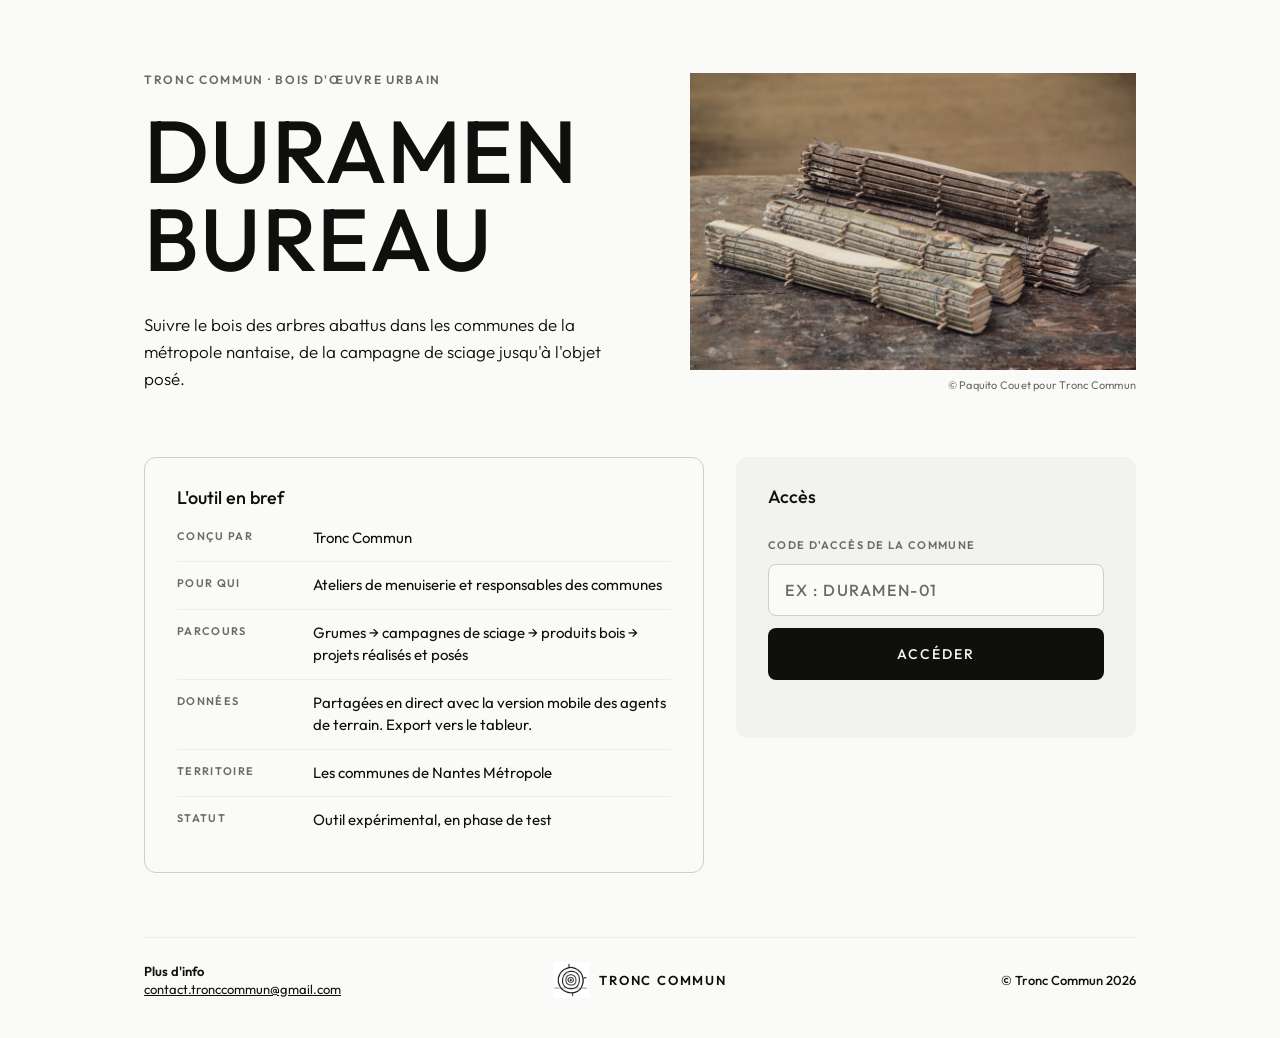
==== commit 1780a38c: "style(bureau): photo d'illustration sur la page d'accueil Photo entière (3:2), allégée pour le web. " ====
--- a/bureau/index.html
+++ b/bureau/index.html
@@ -20,10 +20,12 @@
         <h1 class="b-fiche-titre">Duramen<br>Bureau</h1>
         <p class="b-fiche-accroche">Suivre le bois des arbres abattus dans les communes de la métropole nantaise, de la campagne de sciage jusqu'à l'objet posé.</p>
       </div>
-      <!-- Emplacement de l'illustration : remplacer le texte par
-           <img class="b-fiche-image" src="../illustration.jpg" alt="…"> -->
-      <figure class="b-fiche-illustration">
-        <span class="b-fiche-illustration-txt">Illustration à venir</span>
+      <figure class="b-fiche-figure">
+        <div class="b-fiche-illustration">
+          <img class="b-fiche-image" src="illustration-accueil.jpg" width="1800" height="1200"
+            alt="Planches sciées, empilées sur baguettes et cerclées de fil, sur un établi">
+        </div>
+        <figcaption class="b-fiche-credit">© Paquito Couet pour Tronc Commun</figcaption>
       </figure>
     </header>
 
--- a/bureau/ui.css
+++ b/bureau/ui.css
@@ -72,22 +72,18 @@
   color: var(--sumi);
 }
 
-/* Cadre de l'illustration (carré gris clair, comme la fiche) */
+/* Illustration : cadre gris clair au format de la photo (3:2), crédit en petit */
+.b-fiche-figure { display: flex; flex-direction: column; gap: 8px; }
+.b-fiche-credit { font-size: 11px; color: var(--cendre); letter-spacing: 0.02em; text-align: right; }
 .b-fiche-illustration {
-  aspect-ratio: 1 / 1;
+  aspect-ratio: 3 / 2;
   background: var(--neige);
   display: flex;
   align-items: center;
   justify-content: center;
   overflow: hidden;
 }
-.b-fiche-illustration-txt {
-  font-size: 12px;
-  letter-spacing: 0.14em;
-  text-transform: uppercase;
-  color: var(--cendre);
-}
-.b-fiche-image { width: 100%; height: 100%; object-fit: cover; display: block; }
+.b-fiche-image { width: 100%; height: 100%; object-fit: cover; object-position: 50% 60%; display: block; }
 
 .b-fiche-milieu {
   display: grid;
@@ -1161,7 +1157,6 @@
   .b-page-titre { font-size: 30px; }
   .b-fiche { padding: 40px 24px 24px; gap: 40px; }
   .b-fiche-haut, .b-fiche-milieu { grid-template-columns: 1fr; }
-  .b-fiche-illustration { aspect-ratio: 16 / 9; }
   .b-fiche-pied { grid-template-columns: 1fr; text-align: left; }
   .b-fiche-pied-droite { text-align: left; }
   .b-panel-pad { padding: 16px; }
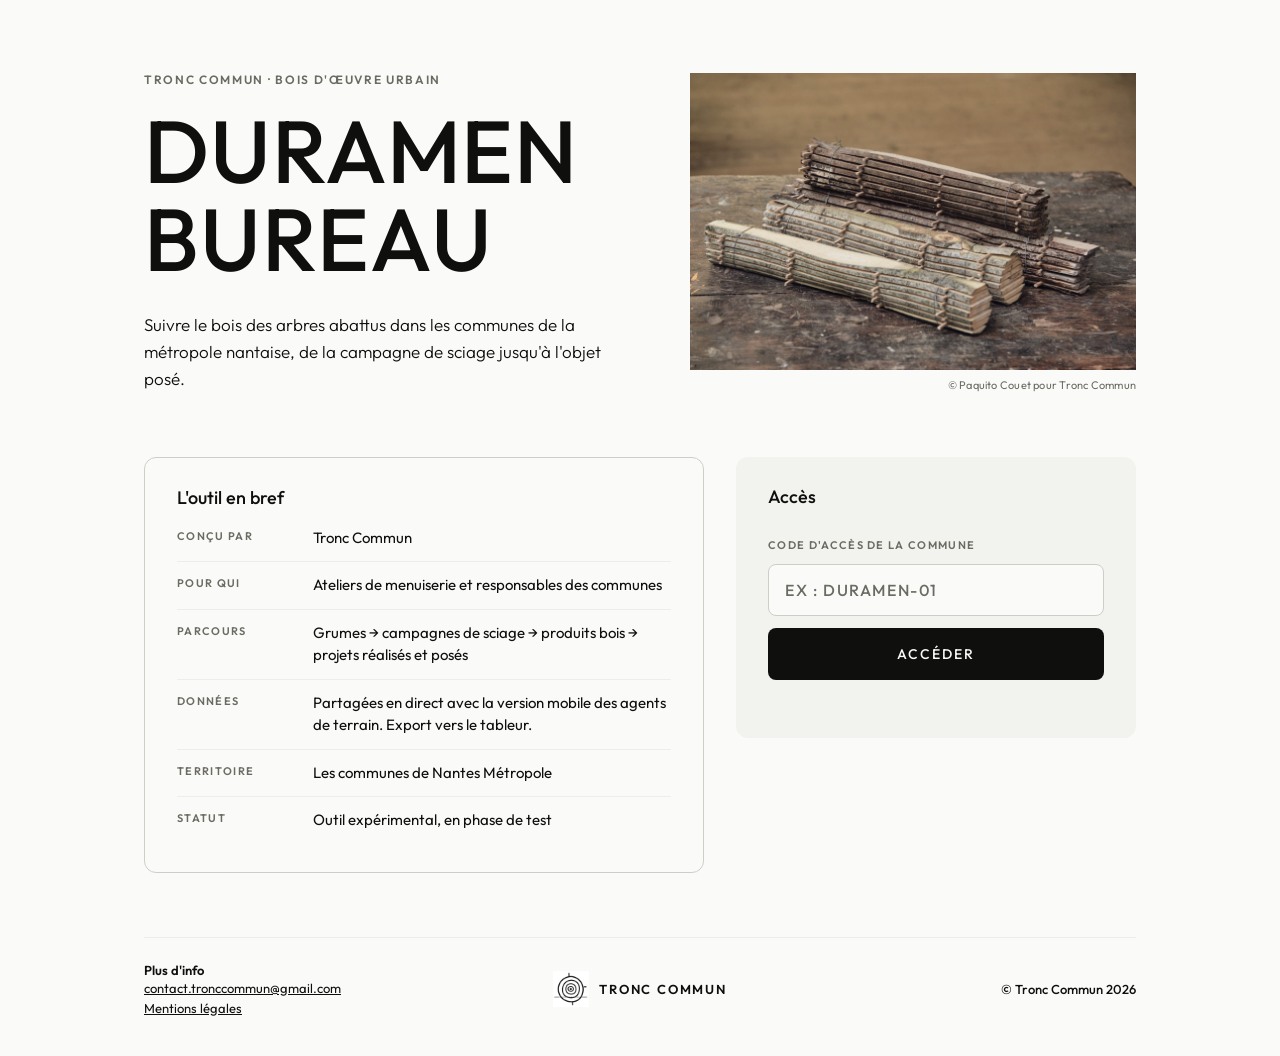
==== commit 82e4e77a: "feat(bureau): page des mentions légales Accessible depuis le pied de la fiche de connexion et depuis" ====
--- a/bureau/index.html
+++ b/bureau/index.html
@@ -58,6 +58,7 @@
       <div class="b-fiche-pied-bloc">
         <span class="b-fiche-pied-lbl">Plus d'info</span>
         <a href="mailto:contact.tronccommun@gmail.com">contact.tronccommun@gmail.com</a>
+        <a href="#" onclick="bAfficherMentions();return false;">Mentions légales</a>
       </div>
       <div class="b-fiche-marque">
         <img src="../icon-192.png" alt="" class="b-fiche-logo">
@@ -98,6 +99,7 @@
 
     <div class="b-nav-bas">
       <button class="b-tab b-nav-item b-tab-feedback" id="b-tab-feedback" onclick="bSwitchTab('feedback')"><svg class="b-nav-ico" viewBox="0 0 24 24" aria-hidden="true"><path d="M5 5h14v10H10l-5 4z"/></svg><span>Ticket retour</span></button>
+      <button class="b-nav-item b-mentions-btn" onclick="bAfficherMentions()"><svg class="b-nav-ico" viewBox="0 0 24 24" aria-hidden="true"><path d="M6 3h8l4 4v14H6z"/><path d="M14 3v4h4M9 12h6M9 16h6"/></svg><span>Mentions légales</span></button>
       <button class="b-nav-item b-deconnexion-btn" onclick="bDeconnecter()"><svg class="b-nav-ico" viewBox="0 0 24 24" aria-hidden="true"><path d="M14 4h5v16h-5M10 8l-4 4 4 4M6 12h10"/></svg><span>Déconnexion</span></button>
       <div class="b-nav-signature">Un outil conçu par Tronc Commun</div>
     </div>
@@ -364,6 +366,57 @@
   </div><!-- fin b-contenu -->
 </div><!-- fin b-app -->
 
+<!-- ─── MENTIONS LÉGALES ─── -->
+<!-- Hors de #b-app : la page s'ouvre aussi bien depuis la fiche de connexion
+     que depuis la barre latérale, une fois la commune connectée. -->
+<div id="b-mentions" class="hidden">
+  <div class="b-mentions-feuille">
+    <div class="b-mentions-tete">
+      <div>
+        <h1 class="b-mentions-titre">Mentions légales</h1>
+        <p class="b-mentions-sous">Conditions d'utilisation · Version 1.0 — 2026</p>
+      </div>
+      <button class="b-btn b-btn-ghost" onclick="bFermerMentions()">Fermer</button>
+    </div>
+
+    <div class="b-mentions-corps">
+      <h2>1. Éditeur</h2>
+      <p><strong>Tronc Commun</strong><br>La Montagne — 44620 · <a href="mailto:contact.tronccommun@gmail.com">contact.tronccommun@gmail.com</a> · SIRET 985 323 146 00011<br>Responsable de publication : Tronc Commun</p>
+
+      <h2>2. Hébergement</h2>
+      <p><strong>GitHub Pages</strong> — GitHub, Inc., San Francisco, CA, États-Unis.</p>
+      <p><strong>Supabase</strong> — Supabase Inc. Données stockées dans l'Union européenne (région eu-west).</p>
+
+      <h2>3. Nature de l'application</h2>
+      <p>La version bureau de DURAMEN s'adresse aux ateliers de menuiserie et aux responsables des communes. Elle partage les données de la version mobile utilisée sur le terrain.</p>
+      <div class="b-mentions-encadre">DURAMEN est un <strong>outil expérimental de recensement de ressources naturelles</strong>, mis à disposition gratuitement dans le cadre d'une phase de test. Il ne constitue pas un logiciel certifié et ne saurait engager la responsabilité de son éditeur en cas d'interruption de service, de perte de données ou d'inexactitude des informations saisies.</div>
+
+      <h2>4. Données collectées</h2>
+      <p>DURAMEN ne collecte <strong>aucune donnée personnelle</strong> au sens du RGPD. Les données enregistrées sont exclusivement : volumes et essences de bois d'œuvre, noms de communes (données publiques), informations techniques sur les grumes et les produits bois, codes d'accès anonymisés.</p>
+      <p>Les données exportées vers un tableur sortent de l'application. Leur conservation et leur diffusion relèvent ensuite de la commune.</p>
+
+      <h2>5. Partage des données entre communes</h2>
+      <p>Toutes les grumes enregistrées sont <strong>partagées automatiquement</strong> avec les autres communes de la métropole. Elles les consultent en lecture seule. Seule la commune propriétaire ajoute ou extrait du bois de son stock. Les codes d'accès restent privés.</p>
+
+      <h2>6. Accès et contrôle</h2>
+      <p>L'accès est conditionné à un code d'accès communal attribué par l'éditeur. Ce code est partageable uniquement avec les agents habilités de la même commune. L'éditeur se réserve le droit de désactiver tout code sans préavis en cas d'usage non conforme.</p>
+
+      <h2>7. Responsabilité</h2>
+      <p>La responsabilité de l'éditeur ne peut être engagée en cas d'interruption de service (GitHub, Supabase), de perte de données consécutive à une défaillance technique, d'usage non conforme, ou de dommages indirects.</p>
+
+      <h2>8. Propriété intellectuelle</h2>
+      <p>L'application DURAMEN, son interface, ses graphismes et son code source sont la propriété exclusive de l'éditeur. Toute reproduction sans autorisation est interdite. La photographie de la page d'accueil est de Paquito Couet pour Tronc Commun.</p>
+
+      <h2>9. Contact</h2>
+      <p><a href="mailto:contact.tronccommun@gmail.com">contact.tronccommun@gmail.com</a></p>
+    </div>
+
+    <div class="b-mentions-pied">
+      <button class="b-btn b-btn-primary" onclick="bFermerMentions()">Retour</button>
+    </div>
+  </div>
+</div>
+
 <!-- Les fenêtres (campagne, clôture, sortie, suivi) sont construites par app.js -->
 <div id="b-modales"></div>
 
--- a/theme.css
+++ b/theme.css
@@ -59,10 +59,31 @@
   --blanc-alpha:    rgba(255, 255, 255, 0.12); /* icône sur bouton sumi */
   --rouge-rgb:      192, 57, 43;               /* pour dégradés rouge semi-transparent */
 
-  /* ─── Couleurs d'essences (pastilles) ─── */
-  --ec-chene-rouge:  #8c3b2a;   /* brique sombre */
-  --ec-chene-marais: #6e7a2f;   /* olive */
-  --ec-cedre:        #5b7f86;   /* bleu-vert du cèdre */
+  /* ─── Couleurs d'essences ───
+     Un ton par essence, pris sur la couleur du bois fraîchement scié.
+     Teintes sourdes : elles accompagnent le nom de l'essence, elles ne
+     crient pas. L'indigo reste l'accent de ce qu'on touche. */
+  --ec-aulne:        #AE7F63;   /* orangé du bois fraîchement coupé */
+  --ec-cedre:        #6B8287;   /* bleu-vert du cèdre */
+  --ec-chataignier:  #9C7B42;   /* miel sombre */
+  --ec-chene:        #8A6A3F;   /* ocre moyen */
+  --ec-chene-marais: #7A7046;   /* olive-ocre */
+  --ec-chene-rouge:  #93584B;   /* brique sourde */
+  --ec-cypres:       #8A977F;   /* vert gris */
+  --ec-douglas:      #A5654A;   /* rosé-brun du douglas */
+  --ec-epicea:       #96A68A;   /* blanc verdâtre */
+  --ec-frene:        #BCA47A;   /* blond */
+  --ec-hetre:        #BE9468;   /* beige rosé */
+  --ec-meleze:       #B87F3F;   /* brun orangé */
+  --ec-merisier:     #A85C45;   /* brun rosé */
+  --ec-noyer:        #5E4632;   /* brun foncé */
+  --ec-peuplier:     #A8AA92;   /* blanc grisé */
+  --ec-pin-m:        #B59260;   /* blond doré */
+  --ec-platane:      #9A8964;   /* beige moucheté */
+  --ec-robinier:     #97883D;   /* jaune-vert */
+  --ec-sequoia:      #8E4F3C;   /* rouge brique */
+  --ec-tilleul:      #BFAD7C;   /* crème */
+  --ec-autre:        #9A9A90;   /* gris neutre, essence non listée */
 
   /* ─── Impression (feuille de débit) ─── */
   --print-encre:   #000000;     /* texte et bordures imprimés */
--- a/bureau/ui.css
+++ b/bureau/ui.css
@@ -1166,3 +1166,107 @@
   .b-export-filtres { grid-template-columns: 1fr; }
   .b-etapes { grid-template-columns: 1fr; }
 }
+
+
+/* ── Mentions légales ──────────────────────────────────────────────────────
+   Une feuille centrée, posée sur le reste de l'écran. Texte long : colonne
+   étroite, interligne large, titres de section en petites capitales. */
+#b-mentions {
+  position: fixed;
+  inset: 0;
+  z-index: 500;
+  background: var(--neige);
+  overflow-y: auto;
+  display: flex;
+  justify-content: center;
+  padding: 40px 24px;
+}
+#b-mentions.hidden { display: none !important; }
+
+.b-mentions-feuille {
+  width: 100%;
+  max-width: 760px;
+  align-self: flex-start;
+  background: var(--washi);
+  border-radius: var(--border-radius-card);
+  padding: 36px 44px 28px;
+}
+
+.b-mentions-tete {
+  display: flex;
+  align-items: flex-start;
+  justify-content: space-between;
+  gap: 24px;
+  padding-bottom: 22px;
+  border-bottom: var(--border-thin);
+}
+.b-mentions-titre {
+  font-family: var(--font-display);
+  font-size: 34px;
+  font-weight: var(--font-weight-medium);
+  line-height: 1.05;
+  text-transform: uppercase;
+  letter-spacing: 0.01em;
+  color: var(--sumi);
+}
+.b-mentions-sous { margin-top: 8px; font-size: 13px; color: var(--cendre); }
+
+.b-mentions-corps { font-size: 15px; line-height: 1.75; color: var(--sumi); }
+.b-mentions-corps h2 {
+  font-size: 11px;
+  font-weight: var(--font-weight-semibold);
+  letter-spacing: 0.12em;
+  text-transform: uppercase;
+  color: var(--cendre);
+  margin: 28px 0 8px;
+  padding-bottom: 6px;
+  border-bottom: var(--border-thin);
+}
+.b-mentions-corps p { margin-bottom: 10px; }
+.b-mentions-corps a { color: var(--indigo); }
+
+.b-mentions-encadre {
+  background: var(--neige);
+  border-radius: var(--border-radius-inner);
+  padding: 16px 18px;
+  margin: 14px 0;
+  font-size: 14px;
+  line-height: 1.7;
+}
+
+.b-mentions-pied {
+  margin-top: 32px;
+  padding-top: 20px;
+  border-top: var(--border-thin);
+  display: flex;
+  justify-content: flex-end;
+}
+
+/* Entrée de la barre latérale, au même gabarit que la déconnexion */
+.b-mentions-btn {
+  width: 100%;
+  min-height: 44px;
+  display: flex;
+  align-items: center;
+  gap: 12px;
+  padding: 8px 10px;
+  background: none;
+  border: none;
+  border-radius: var(--border-radius-inner);
+  font-family: var(--font-body);
+  font-size: 14px;
+  color: var(--cendre);
+  text-align: left;
+  cursor: pointer;
+}
+.b-mentions-btn:hover { background: var(--neige); color: var(--sumi); }
+
+/* Lien « Mentions légales » du pied de la fiche de connexion */
+.b-fiche-pied-bloc a + a { margin-top: 2px; }
+
+@media (max-width: 900px) {
+  #b-mentions { padding: 20px 14px; }
+  .b-mentions-feuille { padding: 24px 20px 20px; }
+  .b-mentions-titre { font-size: 26px; }
+  .b-mentions-tete { flex-direction: column; }
+}
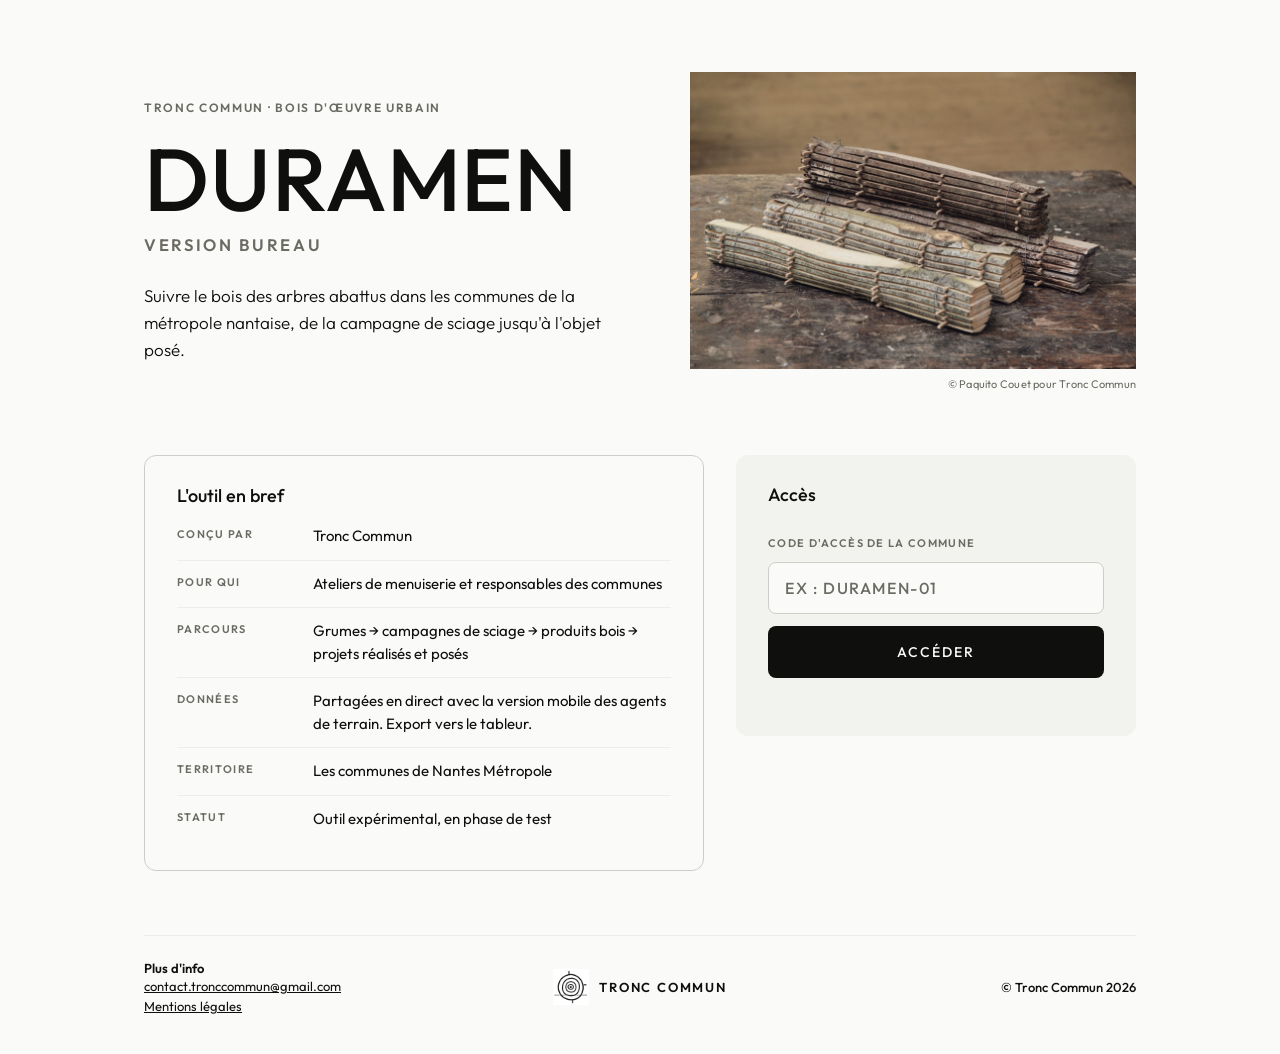
==== commit a41cd645: "style(bureau): « Duramen » puis « version bureau » en petit Co-Authored-By: Claude Opus 5 <noreply@a" ====
--- a/bureau/index.html
+++ b/bureau/index.html
@@ -17,7 +17,7 @@
     <header class="b-fiche-haut">
       <div class="b-fiche-titre-bloc">
         <div class="b-fiche-surtitre">Tronc Commun · bois d'œuvre urbain</div>
-        <h1 class="b-fiche-titre">Duramen<br>Bureau</h1>
+        <h1 class="b-fiche-titre">Duramen<span class="b-fiche-titre-petit">version bureau</span></h1>
         <p class="b-fiche-accroche">Suivre le bois des arbres abattus dans les communes de la métropole nantaise, de la campagne de sciage jusqu'à l'objet posé.</p>
       </div>
       <figure class="b-fiche-figure">
@@ -79,7 +79,7 @@
       <img src="../icon-192.png" alt="" class="b-nav-logo">
       <div>
         <div class="b-nav-nom">Duramen</div>
-        <div class="b-nav-sous">Bureau</div>
+        <div class="b-nav-sous">version bureau</div>
       </div>
     </div>
     <div class="b-commune-badge" id="b-commune-badge">—</div>
--- a/bureau/ui.css
+++ b/bureau/ui.css
@@ -61,6 +61,16 @@
   letter-spacing: 0.01em;
   text-transform: uppercase;
   color: var(--sumi);
+}
+
+/* « version bureau » : une ligne discrète sous le nom, pas un second titre */
+.b-fiche-titre-petit {
+  display: block;
+  margin-top: 14px;
+  font-size: clamp(13px, 1.3vw, 17px);
+  font-weight: var(--font-weight-semibold);
+  letter-spacing: 0.16em;
+  color: var(--cendre);
 }
 
 .b-fiche-accroche {
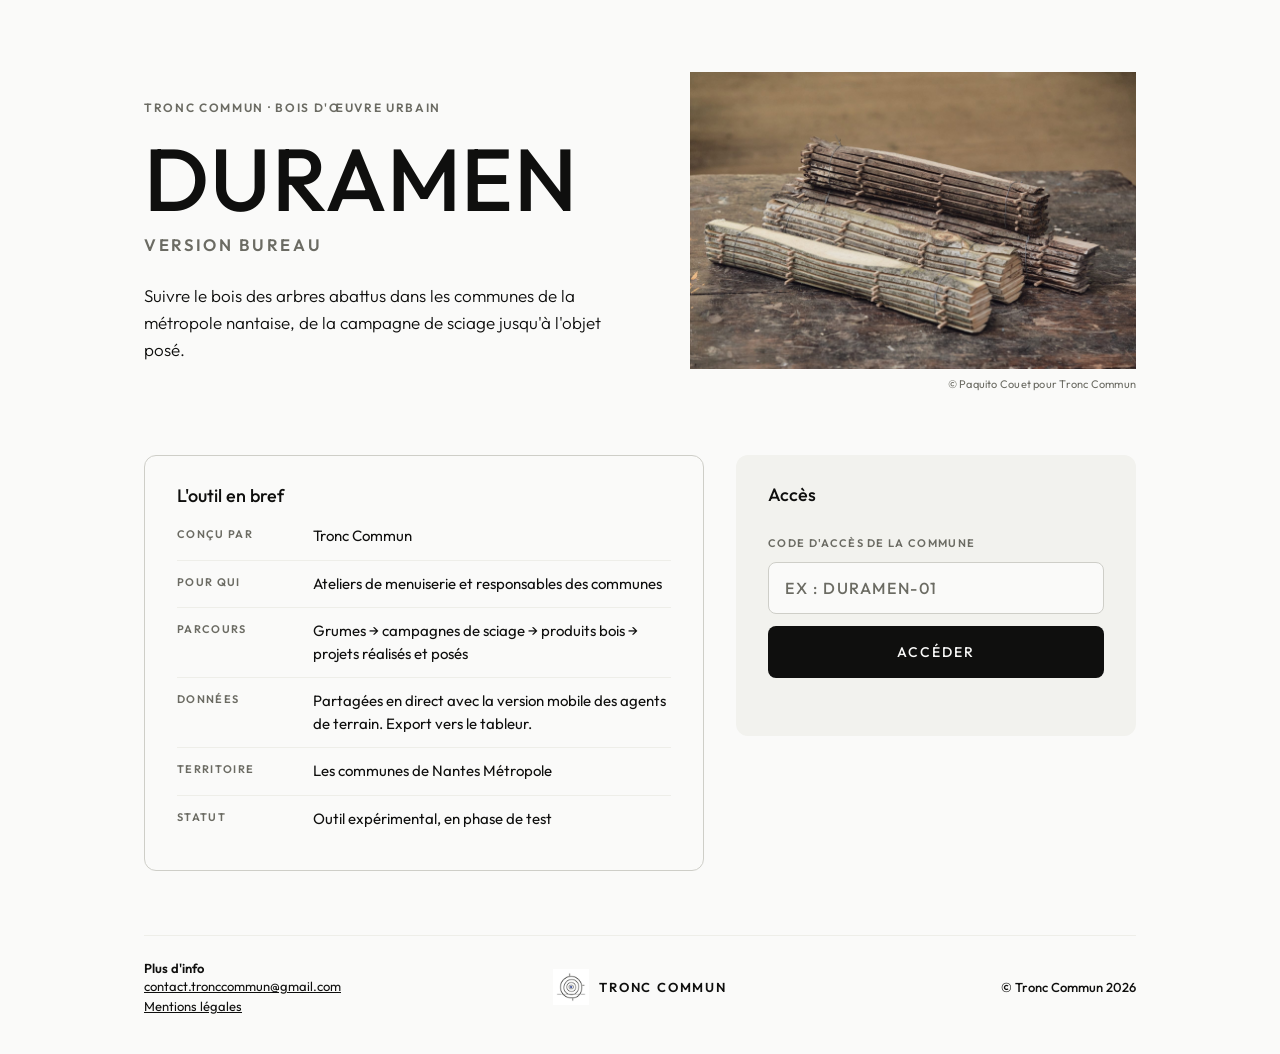
==== commit 8f79eab7: "feat(bureau): lien « Voir la carte » dans l'export tableur Co-Authored-By: Claude Opus 5.5 <noreply@" ====
--- a/bureau/index.html
+++ b/bureau/index.html
@@ -328,6 +328,7 @@
       </div>
       <div class="b-export-actions">
         <span class="b-export-compte" id="b-exp-compte">—</span>
+        <a class="b-btn b-btn-ghost b-lien-carte" href="../../cartographie/" target="_blank" rel="noopener">Voir la carte ↗</a>
         <button class="b-btn b-btn-primary" onclick="bExporter()">↓ Exporter vers le tableur</button>
       </div>
     </div>
--- a/theme.css
+++ b/theme.css
@@ -22,6 +22,11 @@
   --rouge:        #c0392b;
   --orange:       #d35400;
   --vert:         #788d5d;   /* validation, enregistrement */
+  --mousse:       #56705A;   /* fond du pictogramme « Voir la carte » (25 nov. 2026) */
+
+  /* ─── État de la grume (24 nov. 2026) ─── */
+  --or:           #E8B93A;   /* grume exceptionnelle — texte --sumi (contraste 10:1) */
+  --ardoise:      #4A4A44;   /* grume en mauvais état — texte --washi (contraste 8:1) */
 
   /* ─── Typographie ─── */
   --font-display:         'Outfit', sans-serif;
@@ -59,30 +64,36 @@
   --blanc-alpha:    rgba(255, 255, 255, 0.12); /* icône sur bouton sumi */
   --rouge-rgb:      192, 57, 43;               /* pour dégradés rouge semi-transparent */
 
-  /* ─── Couleurs d'essences ───
-     Un ton par essence, pris sur la couleur du bois fraîchement scié.
-     Teintes sourdes : elles accompagnent le nom de l'essence, elles ne
-     crient pas. L'indigo reste l'accent de ce qu'on touche. */
-  --ec-aulne:        #AE7F63;   /* orangé du bois fraîchement coupé */
-  --ec-cedre:        #6B8287;   /* bleu-vert du cèdre */
-  --ec-chataignier:  #9C7B42;   /* miel sombre */
-  --ec-chene:        #8A6A3F;   /* ocre moyen */
-  --ec-chene-marais: #7A7046;   /* olive-ocre */
-  --ec-chene-rouge:  #93584B;   /* brique sourde */
-  --ec-cypres:       #8A977F;   /* vert gris */
-  --ec-douglas:      #A5654A;   /* rosé-brun du douglas */
-  --ec-epicea:       #96A68A;   /* blanc verdâtre */
-  --ec-frene:        #BCA47A;   /* blond */
-  --ec-hetre:        #BE9468;   /* beige rosé */
-  --ec-meleze:       #B87F3F;   /* brun orangé */
-  --ec-merisier:     #A85C45;   /* brun rosé */
-  --ec-noyer:        #5E4632;   /* brun foncé */
-  --ec-peuplier:     #A8AA92;   /* blanc grisé */
-  --ec-pin-m:        #B59260;   /* blond doré */
-  --ec-platane:      #9A8964;   /* beige moucheté */
-  --ec-robinier:     #97883D;   /* jaune-vert */
-  --ec-sequoia:      #8E4F3C;   /* rouge brique */
-  --ec-tilleul:      #BFAD7C;   /* crème */
+  /* ─── Ombres portées (relief léger des cartes et des fenêtres) ─── */
+  --ombre-carte:  0 1px 2px rgba(15, 15, 14, 0.04), 0 2px 8px rgba(15, 15, 14, 0.05);
+  --ombre-posee:  0 2px 4px rgba(15, 15, 14, 0.06), 0 8px 24px rgba(15, 15, 14, 0.10);
+  --ombre-nav:    0 -1px 14px rgba(15, 15, 14, 0.07);
+
+  /* ─── Couleurs d'essences : palette « Atelier » (25 nov. 2026) ───
+     Tons doux de design textile, les mêmes que la carte des grumes.
+     Une essence garde toujours sa couleur. Aucun jaune ni or : l'or
+     marque les grumes exceptionnelles. L'indigo reste l'accent de ce
+     qu'on touche. */
+  --ec-aulne:        #DF9081;   /* saumon */
+  --ec-cedre:        #147590;   /* bleu canard */
+  --ec-chataignier:  #86623C;   /* brun noisette */
+  --ec-chene:        #6E3A69;   /* prune */
+  --ec-chene-marais: #56827C;   /* vert de gris */
+  --ec-chene-rouge:  #EA753E;   /* orange brûlé */
+  --ec-cypres:       #045F3B;   /* vert sapin */
+  --ec-douglas:      #A9605E;   /* vieux rose */
+  --ec-epicea:       #A8CFC0;   /* vert d'eau */
+  --ec-frene:        #709567;   /* vert sauge */
+  --ec-hetre:        #E2B19C;   /* rose poudré */
+  --ec-meleze:       #B97942;   /* cuivre */
+  --ec-merisier:     #A03454;   /* framboise */
+  --ec-noyer:        #462C1F;   /* brun chocolat */
+  --ec-peuplier:     #8A78A5;   /* lavande */
+  --ec-pin-m:        #88AAE6;   /* bleu ciel */
+  --ec-platane:      #C3432A;   /* rouge brique */
+  --ec-robinier:     #D67EA8;   /* rose orchidée */
+  --ec-sequoia:      #771F04;   /* brun rouge */
+  --ec-tilleul:      #506715;   /* vert olive */
   --ec-autre:        #9A9A90;   /* gris neutre, essence non listée */
 
   /* ─── Impression (feuille de débit) ─── */
--- a/bureau/ui.css
+++ b/bureau/ui.css
@@ -1280,3 +1280,17 @@
   .b-mentions-titre { font-size: 26px; }
   .b-mentions-tete { flex-direction: column; }
 }
+
+/* ═══ Grumes à part, débit externe (24 nov. 2026) ═══ */
+.b-badge-etat-standard       { background: var(--neige);   color: var(--sumi);  border: 1px solid var(--pierre); font-weight: var(--font-weight-semibold); }
+.b-badge-etat-exceptionnelle { background: var(--or);      color: var(--sumi);  border: 1px solid var(--or); font-weight: var(--font-weight-semibold); }
+.b-badge-etat-mauvais        { background: var(--ardoise); color: var(--washi); border: 1px solid var(--ardoise); font-weight: var(--font-weight-semibold); }
+.b-badge-externe { background: var(--washi); color: var(--sumi); border: 2px solid var(--orange); font-weight: var(--font-weight-semibold); }
+/* Liste avec « Autre… » : le champ du nom vient sous la liste */
+.b-choix-autre { display: flex; flex-direction: column; gap: 6px; }
+
+/* ═══ Carte : placer une grume sans position (24 nov. 2026) ═══ */
+.b-carte { height: 60vh; min-height: 360px; border: 1px solid var(--pierre); border-radius: 8px; }
+/* Les couleurs des points passent ici, pas dans le JS */
+.b-carte-point { stroke: var(--sumi); stroke-width: 1; fill: var(--cendre); fill-opacity: 0.9; }
+.b-carte-choix { stroke: var(--sumi); stroke-width: 2; fill: var(--orange); fill-opacity: 1; }
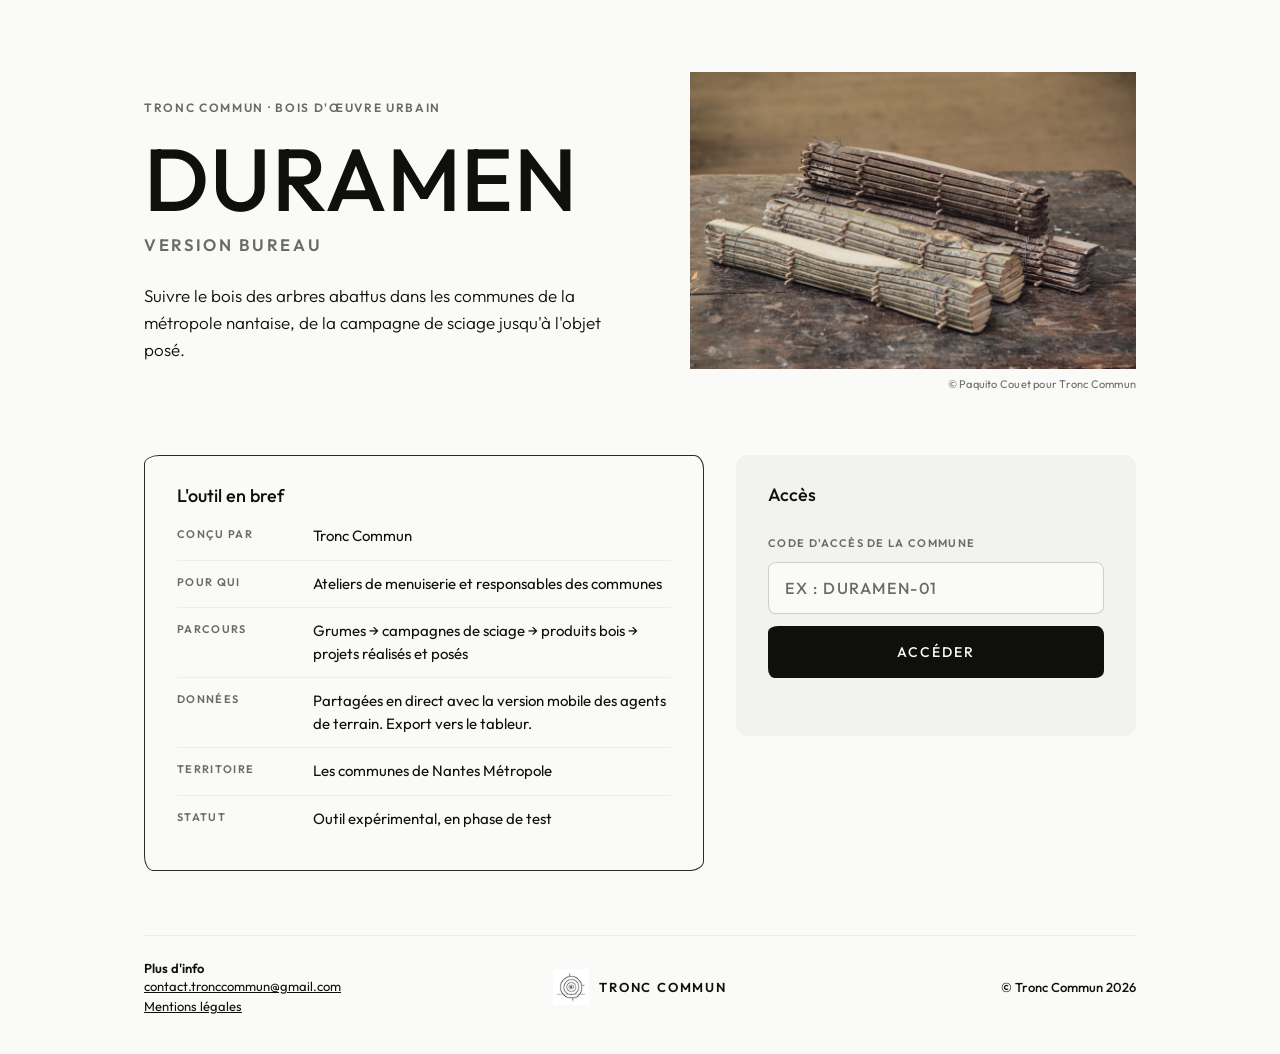
==== commit 655febbe: "feat(bureau): pictogrammes du menu dans la famille cernes Co-Authored-By: Claude Opus 5.5 <noreply@a" ====
--- a/bureau/index.html
+++ b/bureau/index.html
@@ -93,14 +93,14 @@
         <li><button class="b-tab" id="b-tab-projets" onclick="bSwitchTab('projets')"><span class="b-nav-num">4</span><span class="b-nav-txt"><span class="b-nav-lbl">Projets</span><span class="b-nav-aide">Réalisation, pose</span></span></button></li>
       </ol>
       <div class="b-nav-groupe">Données</div>
-      <button class="b-tab b-nav-item" id="b-tab-metropole" onclick="bSwitchTab('metropole')"><svg class="b-nav-ico" viewBox="0 0 24 24" aria-hidden="true"><circle cx="12" cy="12" r="9"/><path d="M3 12h18M12 3c2.5 2.7 3.8 5.7 3.8 9s-1.3 6.3-3.8 9c-2.5-2.7-3.8-5.7-3.8-9S9.5 5.7 12 3z"/></svg><span>Métropole</span></button>
-      <button class="b-tab b-nav-item" id="b-tab-export" onclick="bSwitchTab('export')"><svg class="b-nav-ico" viewBox="0 0 24 24" aria-hidden="true"><path d="M12 4v11M7 10l5 5 5-5M5 20h14"/></svg><span>Export tableur</span></button>
+      <button class="b-tab b-nav-item" id="b-tab-metropole" onclick="bSwitchTab('metropole')"><svg class="b-nav-ico" viewBox="0 0 24 24" aria-hidden="true"><path d="M12 3.4c4.8-.2 8.7 3.6 8.6 8.5-.1 4.9-3.9 8.6-8.7 8.5-4.7-.1-8.4-3.9-8.3-8.6.1-4.6 3.8-8.2 8.4-8.4z"/><path class="b-picto-fin" d="M2.2 14.6c3.2-1.5 5.8.6 9.6.4 3.6-.2 6.2-2.1 10-.9"/><circle class="b-picto-point" cx="12" cy="9.4" r="1.6"/></svg><span>Métropole</span></button>
+      <button class="b-tab b-nav-item" id="b-tab-export" onclick="bSwitchTab('export')"><svg class="b-nav-ico" viewBox="0 0 24 24" aria-hidden="true"><path d="M8.4 3.6c2.6-.1 4.6 1.9 4.5 4.4 0 2.5-2 4.5-4.5 4.4-2.4 0-4.4-2-4.3-4.5 0-2.4 1.9-4.3 4.3-4.3z"/><circle class="b-picto-point" cx="8.5" cy="8" r="1.3"/><path d="M17.2 5.8v9.6M13.9 12.6l3.3 3.3 3.3-3.3"/><path d="M3.4 20.2c5.7.2 11.4.2 17.1-.1"/></svg><span>Export tableur</span></button>
     </nav>
 
     <div class="b-nav-bas">
-      <button class="b-tab b-nav-item b-tab-feedback" id="b-tab-feedback" onclick="bSwitchTab('feedback')"><svg class="b-nav-ico" viewBox="0 0 24 24" aria-hidden="true"><path d="M5 5h14v10H10l-5 4z"/></svg><span>Ticket retour</span></button>
-      <button class="b-nav-item b-mentions-btn" onclick="bAfficherMentions()"><svg class="b-nav-ico" viewBox="0 0 24 24" aria-hidden="true"><path d="M6 3h8l4 4v14H6z"/><path d="M14 3v4h4M9 12h6M9 16h6"/></svg><span>Mentions légales</span></button>
-      <button class="b-nav-item b-deconnexion-btn" onclick="bDeconnecter()"><svg class="b-nav-ico" viewBox="0 0 24 24" aria-hidden="true"><path d="M14 4h5v16h-5M10 8l-4 4 4 4M6 12h10"/></svg><span>Déconnexion</span></button>
+      <button class="b-tab b-nav-item b-tab-feedback" id="b-tab-feedback" onclick="bSwitchTab('feedback')"><svg class="b-nav-ico" viewBox="0 0 24 24" aria-hidden="true"><path d="M5.2 3.8c4.6-.4 9.2-.3 13.7.1 1.1.1 1.7.9 1.8 1.9.1 2.8.1 5.7-.1 8.5-.1 1.1-.9 1.8-1.9 1.8-2.6.1-5.1.1-7.7.1l-4.6 4 .4-4c-1 0-1.7-.8-1.8-1.8-.2-2.9-.2-5.7 0-8.6.1-1.1.9-1.9 2.2-2z"/><circle class="b-picto-point" cx="12" cy="10.1" r="1.4"/></svg><span>Ticket retour</span></button>
+      <button class="b-nav-item b-mentions-btn" onclick="bAfficherMentions()"><svg class="b-nav-ico" viewBox="0 0 24 24" aria-hidden="true"><path d="M6.3 3.2c2.6-.1 5.2-.1 7.8 0l4 4.1c.1 4.5.1 9 0 13.5-3.9.2-7.8.2-11.8 0-.2-5.8-.2-11.7 0-17.6z"/><path d="M14 3.4v3.9h4"/><path class="b-picto-fin" d="M9 12c2-.1 4-.1 6 0M9 15.8c2-.1 4-.1 6 0"/></svg><span>Mentions légales</span></button>
+      <button class="b-nav-item b-deconnexion-btn" onclick="bDeconnecter()"><svg class="b-nav-ico" viewBox="0 0 24 24" aria-hidden="true"><path d="M14 4.2c1.7-.1 3.4-.1 5 .1.2 5.2.2 10.4 0 15.5-1.6.2-3.3.2-5 .1"/><path d="M10.2 8l-4.1 4 4.1 4M6.3 12c3.2-.1 6.4-.1 9.6 0"/></svg><span>Déconnexion</span></button>
       <div class="b-nav-signature">Un outil conçu par Tronc Commun</div>
     </div>
   </aside>
--- a/theme.css
+++ b/theme.css
@@ -96,6 +96,18 @@
   --ec-tilleul:      #506715;   /* vert olive */
   --ec-autre:        #9A9A90;   /* gris neutre, essence non listée */
 
+  /* ─── Trait à main levée (25 nov. 2026) ───
+     Dans l'esprit du document de synthèse : un trait d'encre, des coins
+     un peu inégaux, comme dessinés à la main. Sans excès : tout reste
+     lisible en plein soleil. */
+  --encre:             #2a2a26;   /* trait des cadres */
+  --trait-main:        1.4px solid var(--encre);
+  --rayon-main:        15px 10px 14px 9px / 9px 14px 10px 15px;   /* cartes, boutons de l'accueil */
+  --rayon-main-doux:   10px 7px 9px 6px / 6px 9px 7px 10px;       /* champs, boutons */
+  --rayon-picto:       12px 9px 13px 8px / 9px 13px 8px 12px;     /* carré des pictogrammes */
+  --hachures-indigo:   repeating-linear-gradient(-55deg, rgba(43, 63, 140, 0.09) 0 1px, transparent 1px 8px);
+  --hachures-or:       repeating-linear-gradient(0deg, var(--or) 0 2.5px, var(--washi) 2.5px 3.5px);
+
   /* ─── Impression (feuille de débit) ─── */
   --print-encre:   #000000;     /* texte et bordures imprimés */
   --print-papier:  #FFFFFF;     /* fond papier */
--- a/bureau/ui.css
+++ b/bureau/ui.css
@@ -281,7 +281,6 @@
 }
 .b-tab:hover { background: var(--neige); }
 .b-tab.active { background: var(--indigo-clair); color: var(--indigo); }
-.b-tab:focus-visible { outline: 2px solid var(--indigo); outline-offset: 2px; }
 
 /* Le parcours du bois : 4 étapes reliées par un fil */
 .b-nav-parcours { list-style: none; position: relative; }
@@ -494,7 +493,6 @@
 .b-essence-nom { font-weight: var(--font-weight-medium); }
 .b-provenance { color: var(--cendre); }
 
-
 .b-field { display: flex; flex-direction: column; gap: 6px; }
 
 .b-field-lbl {
@@ -513,7 +511,6 @@
   background: var(--washi);
   border-bottom: var(--border-thin);
 }
-
 
 .b-metro-filtres { display: flex; gap: 10px; }
 
@@ -922,6 +919,8 @@
 .b-btn-primary:hover { opacity: 0.85; }
 .b-btn-ghost { background: var(--washi); color: var(--sumi); border-color: var(--pierre); }
 .b-btn-ghost:hover { border-color: var(--sumi); }
+/* Un lien présenté comme un bouton (ex. « Voir la carte ») */
+a.b-btn { display: inline-flex; align-items: center; text-decoration: none; box-sizing: border-box; }
 .b-btn-danger { background: var(--washi); color: var(--rouge); border-color: var(--rouge); }
 .b-btn-danger:hover { background: var(--rouge); color: var(--washi); }
 .b-btn-petit { min-height: 36px; padding: 6px 12px; font-size: 12px; }
@@ -949,8 +948,6 @@
 /* ── Cartes (campagne, projet) ──────────────────────────────────────────── */
 .b-carte {
   background: var(--washi);
-  border: var(--border-thin);
-  border-radius: var(--border-radius-card);
   padding: 18px 20px;
   margin-bottom: 16px;
 }
@@ -1177,7 +1174,6 @@
   .b-etapes { grid-template-columns: 1fr; }
 }
 
-
 /* ── Mentions légales ──────────────────────────────────────────────────────
    Une feuille centrée, posée sur le reste de l'écran. Texte long : colonne
    étroite, interligne large, titres de section en petites capitales. */
@@ -1294,3 +1290,68 @@
 /* Les couleurs des points passent ici, pas dans le JS */
 .b-carte-point { stroke: var(--sumi); stroke-width: 1; fill: var(--cendre); fill-opacity: 0.9; }
 .b-carte-choix { stroke: var(--sumi); stroke-width: 2; fill: var(--orange); fill-opacity: 1; }
+
+/* ═══ Trait à main levée (25 nov. 2026) ═══
+   Même esprit que l'app mobile : trait d'encre, coins un peu inégaux
+   (variables dans ../theme.css). Pour revenir en arrière, retirer ce bloc. */
+
+/* Cadres */
+.b-stat-block,
+.b-filtre-card,
+.b-table-wrap,
+.b-fiche-infos,
+.b-vide,
+.b-liste-cochable,
+.b-prep-grume { border: var(--trait-main); border-radius: var(--rayon-main); }
+.b-modale,
+.b-feedback-card,
+.b-mentions-encadre,
+.b-etapes,
+.b-carte { border-radius: var(--rayon-main); }
+.b-carte { border: var(--trait-main); }
+
+/* Champs et boutons : coins doucement inégaux */
+.b-btn,
+.b-input,
+.b-select-filtre,
+.b-select-sm,
+.b-login-input,
+.b-login-btn,
+.b-deconnexion-btn,
+.b-feedback-type-btn,
+.b-feedback-textarea,
+.b-feedback-btn-envoyer,
+.b-feedback-btn-effacer,
+.b-mentions-btn { border-radius: var(--rayon-main-doux); }
+
+/* ═══ Camembert des grumes : couleurs des essences (25 nov. 2026) ═══
+   Les mêmes que le mobile et la carte (variables --ec-… de theme.css).
+   Le dégradé d'indigo reste pour le camembert des communes (données d'ensemble). */
+.b-part-essence { stroke: var(--washi); stroke-width: 1.5; }
+/* Pourcentage lisible sur une couleur claire comme foncée : liseré sombre */
+.b-donut-txt { paint-order: stroke; stroke: rgba(15, 15, 14, 0.55); stroke-width: 2.5px; stroke-linejoin: round; }
+.b-ess-aulne { fill: var(--ec-aulne); background: var(--ec-aulne); }
+.b-ess-autre { fill: var(--ec-autre); background: var(--ec-autre); }
+.b-ess-cedre { fill: var(--ec-cedre); background: var(--ec-cedre); }
+.b-ess-chataignier { fill: var(--ec-chataignier); background: var(--ec-chataignier); }
+.b-ess-chene { fill: var(--ec-chene); background: var(--ec-chene); }
+.b-ess-chene-marais { fill: var(--ec-chene-marais); background: var(--ec-chene-marais); }
+.b-ess-chene-rouge { fill: var(--ec-chene-rouge); background: var(--ec-chene-rouge); }
+.b-ess-cypres { fill: var(--ec-cypres); background: var(--ec-cypres); }
+.b-ess-douglas { fill: var(--ec-douglas); background: var(--ec-douglas); }
+.b-ess-epicea { fill: var(--ec-epicea); background: var(--ec-epicea); }
+.b-ess-frene { fill: var(--ec-frene); background: var(--ec-frene); }
+.b-ess-hetre { fill: var(--ec-hetre); background: var(--ec-hetre); }
+.b-ess-meleze { fill: var(--ec-meleze); background: var(--ec-meleze); }
+.b-ess-merisier { fill: var(--ec-merisier); background: var(--ec-merisier); }
+.b-ess-noyer { fill: var(--ec-noyer); background: var(--ec-noyer); }
+.b-ess-peuplier { fill: var(--ec-peuplier); background: var(--ec-peuplier); }
+.b-ess-pin-m { fill: var(--ec-pin-m); background: var(--ec-pin-m); }
+.b-ess-platane { fill: var(--ec-platane); background: var(--ec-platane); }
+.b-ess-robinier { fill: var(--ec-robinier); background: var(--ec-robinier); }
+.b-ess-sequoia { fill: var(--ec-sequoia); background: var(--ec-sequoia); }
+.b-ess-tilleul { fill: var(--ec-tilleul); background: var(--ec-tilleul); }
+
+/* ═══ Pictogrammes du menu : famille « cernes », trait à main levée (25 nov. 2026) ═══ */
+.b-nav-ico .b-picto-point { fill: var(--indigo); stroke: none; }
+.b-nav-ico .b-picto-fin   { stroke-width: 1.15; }
